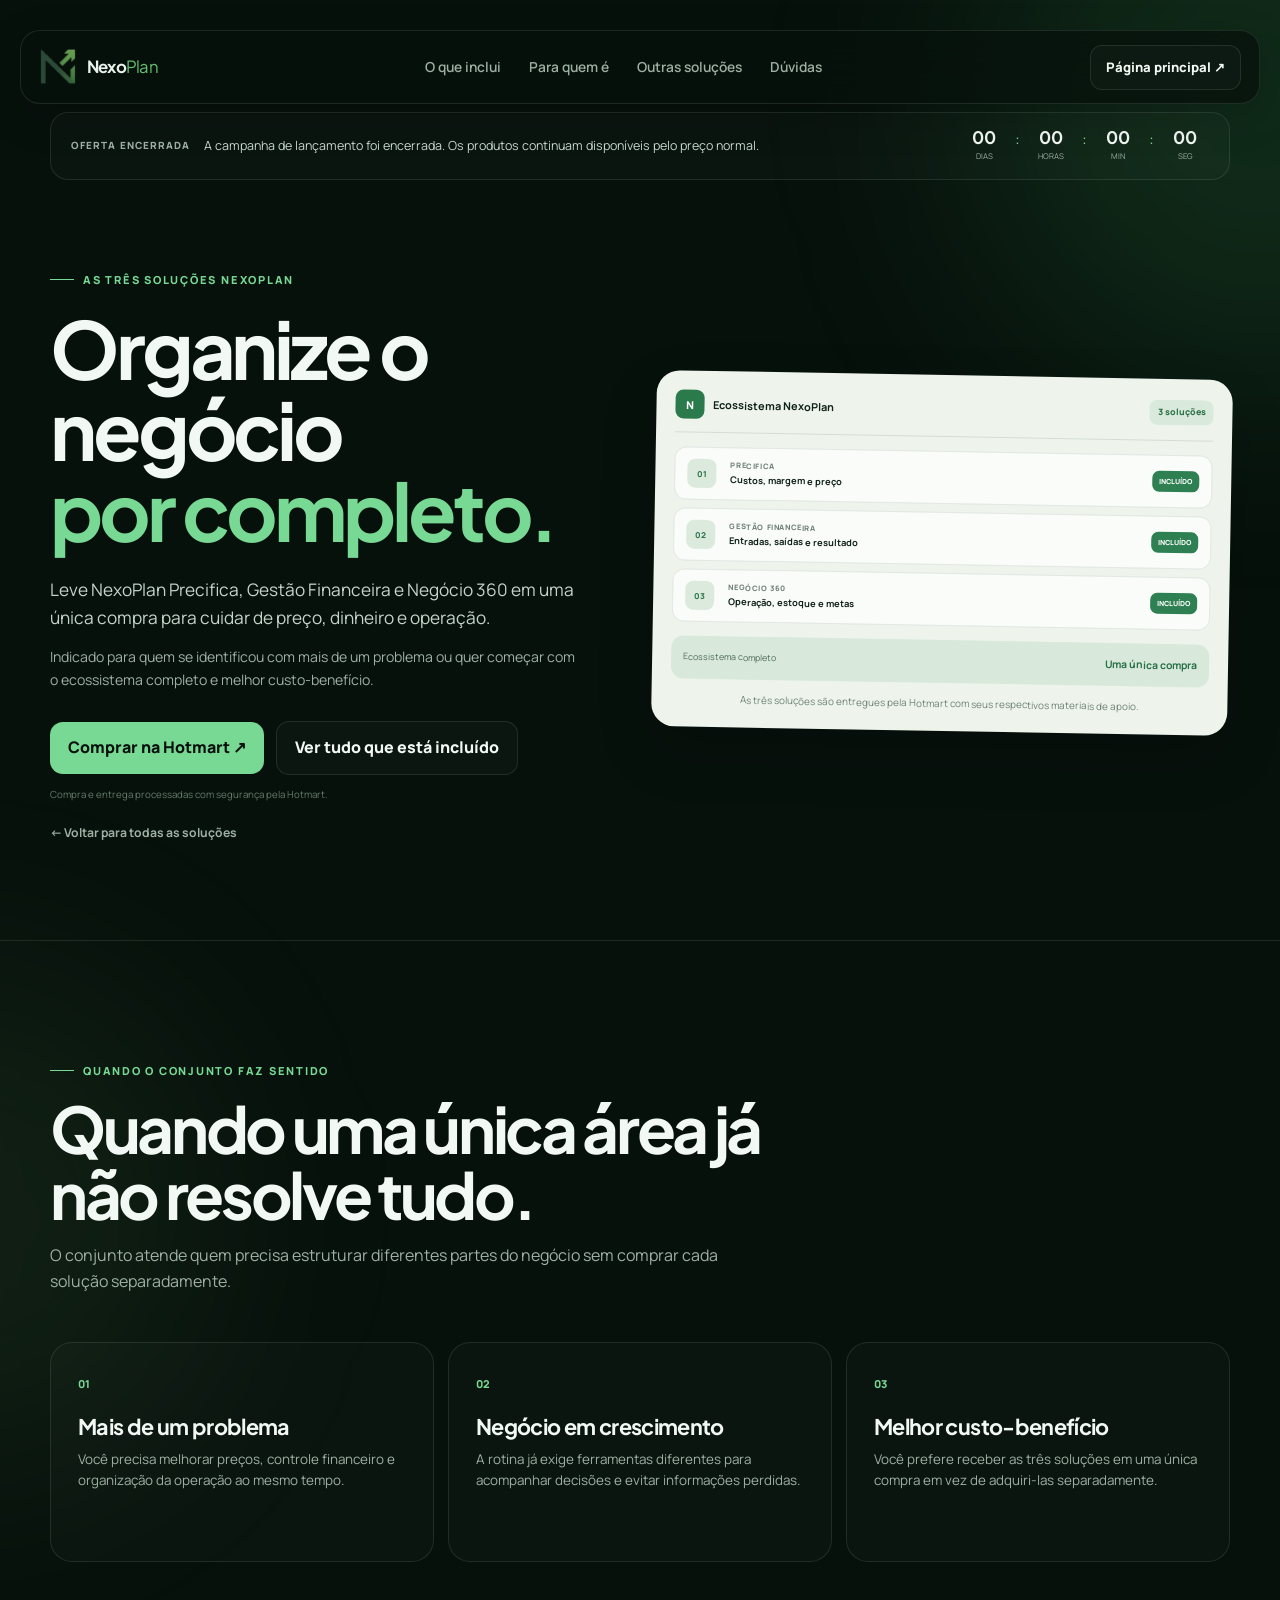
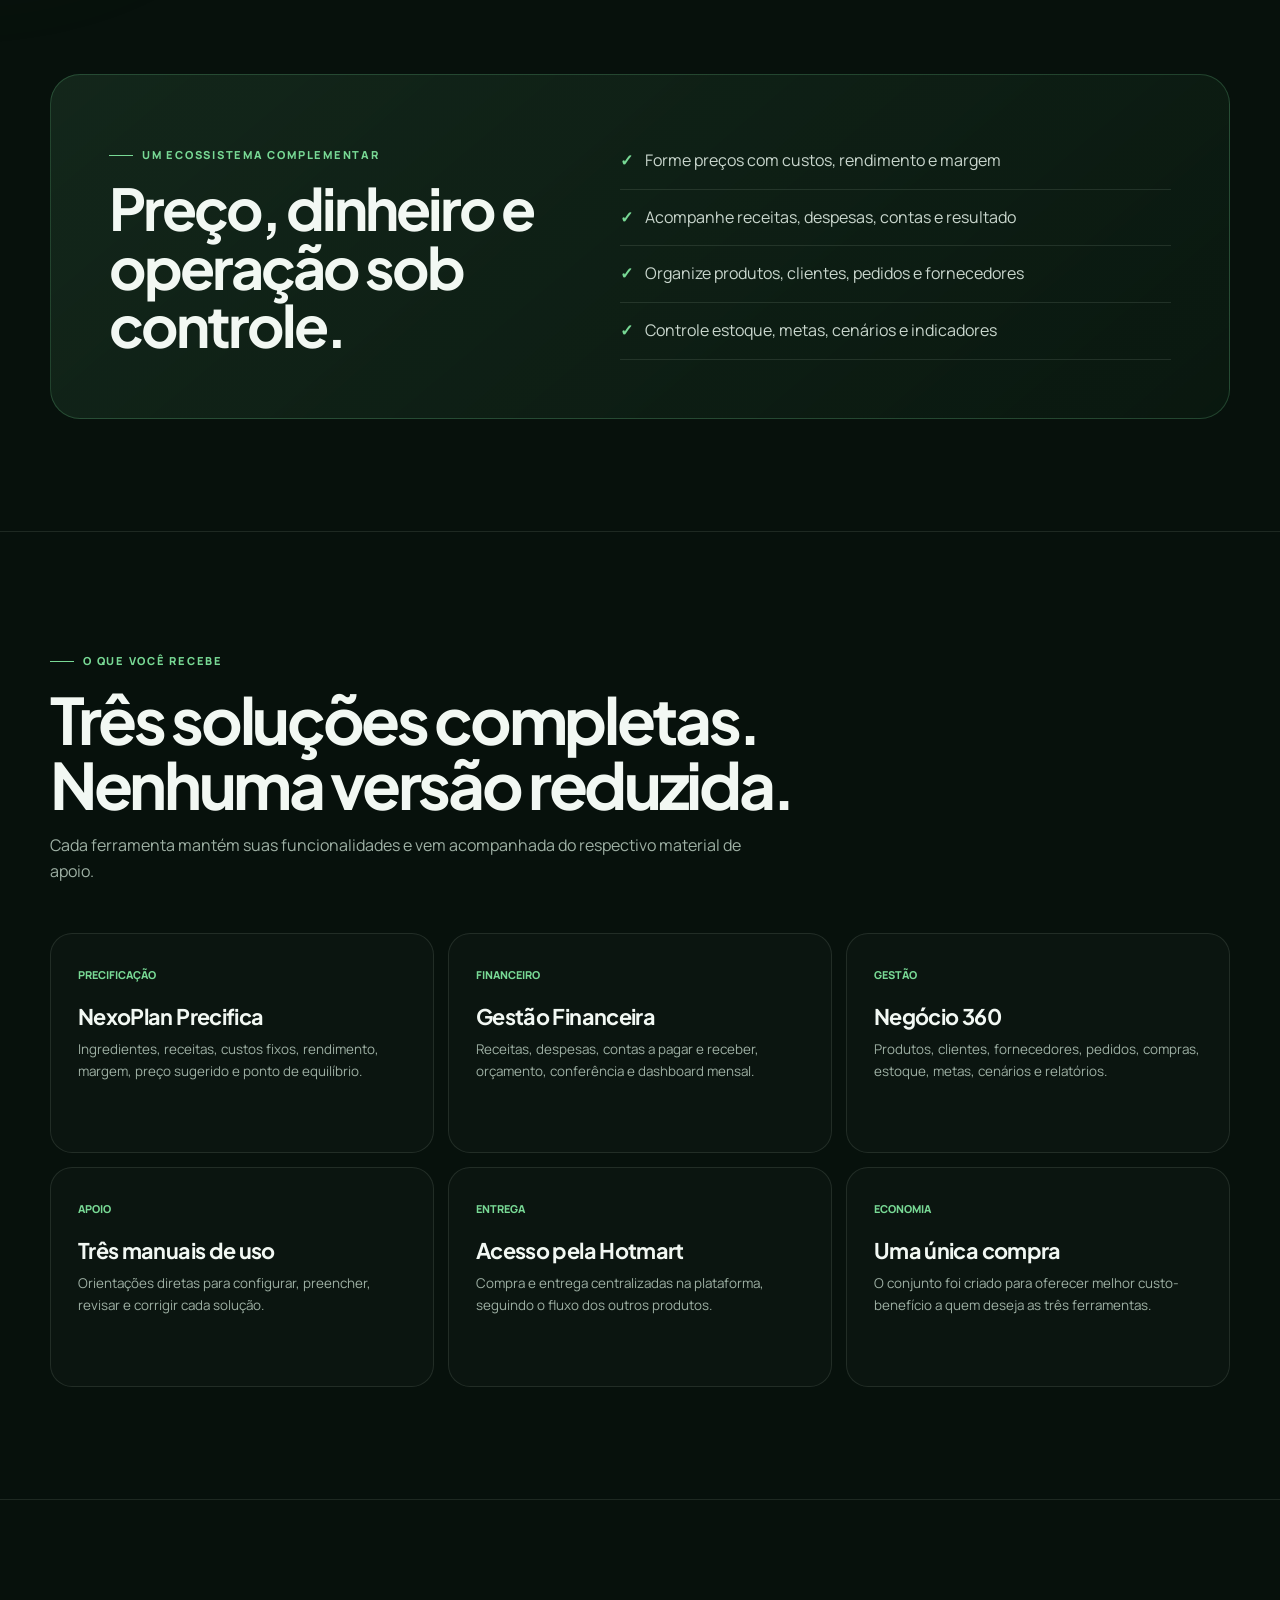
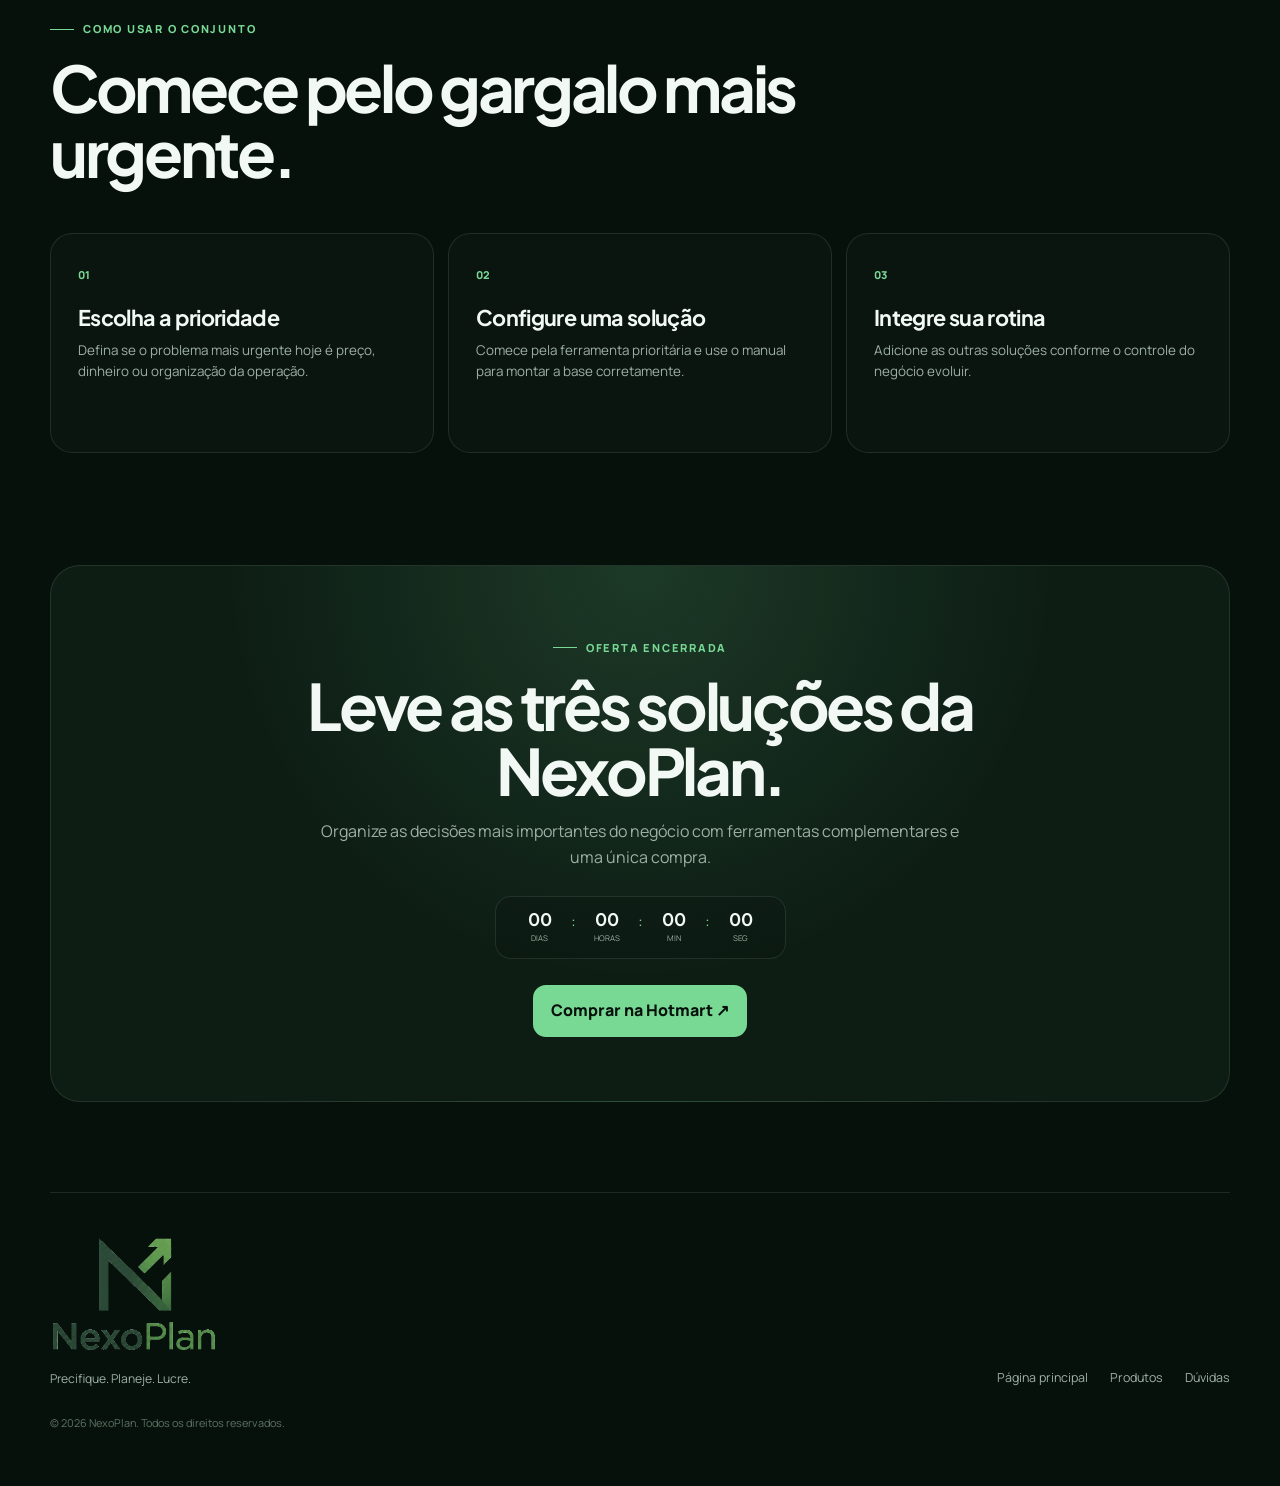
==== conjunto/index.html @ 487234a4 "Create NexoPlan complete bundle page" ====
<!DOCTYPE html>
<html lang="pt-BR">
<head>
  <meta charset="UTF-8"><meta name="viewport" content="width=device-width, initial-scale=1">
  <meta name="description" content="NexoPlan Conjunto Completo: Precifica, Gestão Financeira e Negócio 360 em uma única compra.">
  <meta name="theme-color" content="#07110c">
  <meta property="og:title" content="NexoPlan Conjunto Completo — As três soluções">
  <meta property="og:description" content="Organize preço, finanças e operação com as três soluções da NexoPlan e seus materiais de apoio.">
  <title>NexoPlan Conjunto Completo — As três soluções</title>
  <link rel="icon" type="image/png" href="../assets/nexoplan-icon.png"><link rel="apple-touch-icon" href="../assets/nexoplan-icon.png">
  <link rel="preconnect" href="https://fonts.googleapis.com"><link rel="preconnect" href="https://fonts.gstatic.com" crossorigin>
  <link href="https://fonts.googleapis.com/css2?family=Manrope:wght@400;500;600;700;800&family=Plus+Jakarta+Sans:wght@600;700;800&display=swap" rel="stylesheet">
  <link rel="stylesheet" href="../styles.css"><link rel="stylesheet" href="../product-page.css">
</head>
<body class="product-page" data-product-key="conjunto" data-page-type="product">
  <a class="skip-link" href="#conteudo">Ir para o conteúdo</a><div class="ambient ambient-one" aria-hidden="true"></div><div class="ambient ambient-two" aria-hidden="true"></div>
  <header class="site-header" id="topo">
    <a class="brand brand-horizontal" href="../" aria-label="NexoPlan — página principal"><img src="../assets/nexoplan-icon.png" alt="" width="42" height="42"><span><b>Nexo</b>Plan</span></a>
    <nav class="nav" id="main-nav" aria-label="Navegação principal"><a href="#incluido">O que inclui</a><a href="#como-ajuda">Para quem é</a><a href="../#solucoes">Outras soluções</a><a href="../#duvidas">Dúvidas</a></nav>
    <a class="header-cta" href="../">Página principal <span aria-hidden="true">↗</span></a>
    <button class="menu-button" type="button" aria-label="Abrir menu" aria-controls="main-nav" aria-expanded="false"><span></span><span></span></button>
  </header>
  <aside class="campaign-bar" data-campaign aria-label="Oferta de lançamento">
    <div class="campaign-copy"><span class="campaign-badge" data-offer-label>OFERTA DE LANÇAMENTO</span><p>Condições promocionais disponíveis até 26 de setembro, às 23h59.</p></div>
    <div class="countdown" data-countdown aria-label="Tempo restante da promoção"><span><b data-days>30</b><small>dias</small></span><i>:</i><span><b data-hours>00</b><small>horas</small></span><i>:</i><span><b data-minutes>00</b><small>min</small></span><i>:</i><span><b data-seconds>00</b><small>seg</small></span></div>
  </aside>
  <main id="conteudo">
    <section class="product-hero section-shell">
      <div class="reveal"><span class="eyebrow">AS TRÊS SOLUÇÕES NEXOPLAN</span><h1>Organize o negócio<br><span>por completo.</span></h1><p class="lead">Leve NexoPlan Precifica, Gestão Financeira e Negócio 360 em uma única compra para cuidar de preço, dinheiro e operação.</p><p class="support">Indicado para quem se identificou com mais de um problema ou quer começar com o ecossistema completo e melhor custo-benefício.</p>
        <div class="product-actions"><a class="button button-primary" data-promotional-link data-product-key="conjunto" href="https://pay.hotmart.com/E107372949H?off=5rpvl9n9">Comprar com a oferta ↗</a><a class="button button-ghost" href="#incluido">Ver tudo que está incluído</a></div>
        <small class="purchase-note">Compra e entrega processadas com segurança pela Hotmart.</small><a class="back-link" href="../">← Voltar para todas as soluções</a>
      </div>
      <div class="sheet-preview product-preview-large preview-bundle" aria-label="Prévia do NexoPlan Conjunto Completo">
        <div class="sheet-toolbar"><span class="sheet-logo">N</span><b>Ecossistema NexoPlan</b><span class="sheet-tab">3 soluções</span></div>
        <div class="bundle-stack">
          <div><span>01</span><p><small>PRECIFICA</small><strong>Custos, margem e preço</strong></p><i>INCLUÍDO</i></div>
          <div><span>02</span><p><small>GESTÃO FINANCEIRA</small><strong>Entradas, saídas e resultado</strong></p><i>INCLUÍDO</i></div>
          <div><span>03</span><p><small>NEGÓCIO 360</small><strong>Operação, estoque e metas</strong></p><i>INCLUÍDO</i></div>
        </div>
        <div class="sheet-callout"><span>Ecossistema completo</span><strong>Uma única compra</strong></div><p class="preview-note">As três soluções são entregues pela Hotmart com seus respectivos materiais de apoio.</p>
      </div>
    </section>
    <section class="problem-section" id="como-ajuda"><div class="section-shell"><div class="content-heading reveal"><span class="eyebrow">QUANDO O CONJUNTO FAZ SENTIDO</span><h2>Quando uma única área já não resolve tudo.</h2><p>O conjunto atende quem precisa estruturar diferentes partes do negócio sem comprar cada solução separadamente.</p></div><div class="problem-grid">
      <article class="reveal"><span>01</span><h3>Mais de um problema</h3><p>Você precisa melhorar preços, controle financeiro e organização da operação ao mesmo tempo.</p></article>
      <article class="reveal"><span>02</span><h3>Negócio em crescimento</h3><p>A rotina já exige ferramentas diferentes para acompanhar decisões e evitar informações perdidas.</p></article>
      <article class="reveal"><span>03</span><h3>Melhor custo-benefício</h3><p>Você prefere receber as três soluções em uma única compra em vez de adquiri-las separadamente.</p></article>
    </div></div></section>
    <section class="result-card section-shell reveal"><div><span class="eyebrow">UM ECOSSISTEMA COMPLEMENTAR</span><h2>Preço, dinheiro e operação sob controle.</h2></div><ul class="result-list"><li>Forme preços com custos, rendimento e margem</li><li>Acompanhe receitas, despesas, contas e resultado</li><li>Organize produtos, clientes, pedidos e fornecedores</li><li>Controle estoque, metas, cenários e indicadores</li></ul></section>
    <section class="inside-section" id="incluido"><div class="section-shell"><div class="content-heading reveal"><span class="eyebrow">O QUE VOCÊ RECEBE</span><h2>Três soluções completas. Nenhuma versão reduzida.</h2><p>Cada ferramenta mantém suas funcionalidades e vem acompanhada do respectivo material de apoio.</p></div><div class="inside-grid">
      <article class="reveal"><span>PRECIFICAÇÃO</span><h3>NexoPlan Precifica</h3><p>Ingredientes, receitas, custos fixos, rendimento, margem, preço sugerido e ponto de equilíbrio.</p></article>
      <article class="reveal"><span>FINANCEIRO</span><h3>Gestão Financeira</h3><p>Receitas, despesas, contas a pagar e receber, orçamento, conferência e dashboard mensal.</p></article>
      <article class="reveal"><span>GESTÃO</span><h3>Negócio 360</h3><p>Produtos, clientes, fornecedores, pedidos, compras, estoque, metas, cenários e relatórios.</p></article>
      <article class="reveal"><span>APOIO</span><h3>Três manuais de uso</h3><p>Orientações diretas para configurar, preencher, revisar e corrigir cada solução.</p></article>
      <article class="reveal"><span>ENTREGA</span><h3>Acesso pela Hotmart</h3><p>Compra e entrega centralizadas na plataforma, seguindo o fluxo dos outros produtos.</p></article>
      <article class="reveal"><span>ECONOMIA</span><h3>Uma única compra</h3><p>O conjunto foi criado para oferecer melhor custo-benefício a quem deseja as três ferramentas.</p></article>
    </div></div></section>
    <section class="steps-section"><div class="section-shell"><div class="content-heading reveal"><span class="eyebrow">COMO USAR O CONJUNTO</span><h2>Comece pelo gargalo mais urgente.</h2></div><div class="steps-grid">
      <article class="reveal"><span>01</span><h3>Escolha a prioridade</h3><p>Defina se o problema mais urgente hoje é preço, dinheiro ou organização da operação.</p></article>
      <article class="reveal"><span>02</span><h3>Configure uma solução</h3><p>Comece pela ferramenta prioritária e use o manual para montar a base corretamente.</p></article>
      <article class="reveal"><span>03</span><h3>Integre sua rotina</h3><p>Adicione as outras soluções conforme o controle do negócio evoluir.</p></article>
    </div></div></section>
    <section class="product-final section-shell reveal"><span class="eyebrow" data-offer-label>OFERTA DE LANÇAMENTO</span><h2>Leve as três soluções da NexoPlan.</h2><p>Organize as decisões mais importantes do negócio com ferramentas complementares e uma única compra.</p><div class="countdown" data-countdown aria-label="Tempo restante da promoção"><span><b data-days>30</b><small>dias</small></span><i>:</i><span><b data-hours>00</b><small>horas</small></span><i>:</i><span><b data-minutes>00</b><small>min</small></span><i>:</i><span><b data-seconds>00</b><small>seg</small></span></div><a class="button button-primary" data-promotional-link data-product-key="conjunto" href="https://pay.hotmart.com/E107372949H?off=5rpvl9n9">Comprar com a oferta ↗</a></section>
  </main>
  <footer class="site-footer"><div class="footer-brand"><a class="brand brand-stacked" href="../"><img src="../assets/nexoplan-logo.png" alt="NexoPlan" width="180" height="126"></a><p>Precifique. Planeje. Lucre.</p></div><nav class="footer-links"><a href="../">Página principal</a><a href="../#solucoes">Produtos</a><a href="../#duvidas">Dúvidas</a></nav><p class="copyright">© <span id="current-year"></span> NexoPlan. Todos os direitos reservados.</p></footer>
  <script src="../analytics-config.js"></script>
  <script src="../analytics.js"></script>
  <script src="../script.js"></script>
</body>
</html>
---- styles.css ----
:root {
  --bg: #07110c;
  --bg-soft: #0a1710;
  --panel: #0d1d14;
  --panel-2: #11271a;
  --line: rgba(230, 249, 235, .10);
  --line-strong: rgba(120, 217, 149, .30);
  --text: #f2f8f3;
  --muted: #9eb0a4;
  --green: #78d995;
  --green-bright: #9aeab0;
  --green-deep: #2f7950;
  --cream: #eef4ec;
  --ink: #112219;
  --shadow: 0 30px 90px rgba(0, 0, 0, .36);
  --radius: 28px;
}

* { box-sizing: border-box; }
html { scroll-behavior: smooth; scroll-padding-top: 110px; }
body {
  margin: 0;
  overflow-x: hidden;
  background: var(--bg);
  color: var(--text);
  font-family: "Manrope", sans-serif;
  line-height: 1.6;
  -webkit-font-smoothing: antialiased;
}
body.modal-open { overflow: hidden; }
a { color: inherit; text-decoration: none; }
button { font: inherit; }
img { display: block; max-width: 100%; }
.skip-link { position: fixed; top: 8px; left: 8px; z-index: 200; padding: 10px 14px; border-radius: 10px; background: var(--green); color: var(--ink); font-weight: 800; transform: translateY(-150%); }
.skip-link:focus { transform: none; }
.section-shell { width: min(1180px, calc(100% - 40px)); margin-inline: auto; }
.ambient { position: fixed; z-index: -2; border-radius: 50%; pointer-events: none; filter: blur(110px); }
.ambient-one { width: 560px; height: 560px; right: -260px; top: -180px; background: rgba(69, 187, 105, .15); }
.ambient-two { width: 480px; height: 480px; left: -280px; top: 980px; background: rgba(143, 213, 112, .08); }

.site-header {
  position: sticky;
  top: 14px;
  z-index: 50;
  width: min(1240px, calc(100% - 28px));
  min-height: 74px;
  margin: 16px auto 0;
  padding: 0 18px;
  display: flex;
  align-items: center;
  justify-content: space-between;
  gap: 24px;
  border: 1px solid var(--line);
  border-radius: 20px;
  background: rgba(7, 17, 12, .78);
  backdrop-filter: blur(18px);
  box-shadow: 0 12px 40px rgba(0, 0, 0, .18);
}
.brand { display: inline-flex; align-items: center; }
.brand-horizontal { gap: 10px; }
.brand-horizontal img { width: 38px; height: 38px; object-fit: contain; }
.brand-horizontal span { font-family: "Plus Jakarta Sans", sans-serif; font-size: 1.05rem; color: #64bd70; letter-spacing: -.045em; }
.brand-horizontal b { color: #e9f2eb; }
.nav { display: flex; align-items: center; gap: 28px; color: var(--muted); font-size: .86rem; font-weight: 600; }
.nav a, .footer-links a { transition: color .2s ease; }
.nav a:hover, .nav a:focus-visible, .footer-links a:hover { color: var(--text); }
.header-cta { padding: 11px 15px; border: 1px solid var(--line); border-radius: 12px; background: rgba(255, 255, 255, .025); font-size: .82rem; font-weight: 800; }
.header-cta:hover { border-color: var(--line-strong); }
.menu-button { display: none; width: 44px; height: 44px; border: 0; border-radius: 11px; background: rgba(255, 255, 255, .04); color: var(--text); cursor: pointer; }
.menu-button span { display: block; width: 21px; height: 2px; margin: 6px auto; border-radius: 4px; background: currentColor; transition: transform .2s ease; }

.campaign-bar {
  width: min(1180px, calc(100% - 40px));
  margin: 22px auto 0;
  padding: 16px 20px;
  display: flex;
  align-items: center;
  justify-content: space-between;
  gap: 24px;
  border: 1px solid rgba(120, 217, 149, .25);
  border-radius: 18px;
  background: linear-gradient(105deg, rgba(120, 217, 149, .12), rgba(120, 217, 149, .035));
}
.campaign-copy { display: flex; align-items: center; gap: 14px; }
.campaign-copy p { margin: 0; color: #c9d8ce; font-size: .78rem; }
.campaign-badge, .offer-label { color: var(--green); font-size: .62rem; font-weight: 900; letter-spacing: .11em; white-space: nowrap; }
.countdown { display: flex; align-items: center; gap: 7px; }
.countdown > span { min-width: 48px; text-align: center; }
.countdown b, .countdown small { display: block; }
.countdown b { font-family: "Plus Jakarta Sans"; font-size: 1.08rem; line-height: 1; }
.countdown small { margin-top: 4px; color: var(--muted); font-size: .49rem; text-transform: uppercase; }
.countdown > i { color: var(--green); font-style: normal; transform: translateY(-6px); }
.campaign-bar.expired { border-color: var(--line); background: rgba(255,255,255,.02); }
.campaign-bar.expired .campaign-badge, .offer-label.expired { color: var(--muted); }
.site-header.menu-open .menu-button span:first-child { transform: translateY(4px) rotate(45deg); }
.site-header.menu-open .menu-button span:last-child { transform: translateY(-4px) rotate(-45deg); }

.hero { min-height: 720px; padding: 98px 0 90px; display: grid; grid-template-columns: 1.02fr .98fr; align-items: center; gap: 76px; }
.eyebrow { display: inline-flex; align-items: center; gap: 9px; color: var(--green); font-size: .69rem; font-weight: 800; letter-spacing: .16em; }
.eyebrow::before { content: ""; width: 24px; height: 1px; background: currentColor; }
.hero h1, .section-heading h2, .product-copy h3, .manifesto h2, .final-cta h2, .product-modal h2 {
  margin: 0;
  font-family: "Plus Jakarta Sans", sans-serif;
  letter-spacing: -.052em;
  line-height: 1.02;
}
.hero h1 { margin-top: 22px; font-size: clamp(3.55rem, 6.7vw, 6.25rem); }
.hero h1 span { color: var(--green); }
.hero-text { max-width: 650px; margin: 27px 0 0; color: var(--muted); font-size: 1.05rem; }
.hero-actions { display: flex; flex-wrap: wrap; gap: 12px; margin: 34px 0 26px; }
.button { min-height: 50px; padding: 13px 18px; display: inline-flex; align-items: center; justify-content: center; gap: 9px; border: 0; border-radius: 13px; font-weight: 800; cursor: pointer; transition: transform .2s ease, background .2s ease, border-color .2s ease; }
.button:hover { transform: translateY(-2px); }
.button-primary { background: var(--green); color: #07110c; }
.button-primary:hover { background: var(--green-bright); }
.button-ghost { border: 1px solid var(--line); background: rgba(255, 255, 255, .025); }
.button-ghost:hover { border-color: var(--line-strong); }
.trust-row { margin: 0; padding: 0; display: flex; flex-wrap: wrap; gap: 18px; list-style: none; color: #c1cec5; font-size: .76rem; }
.trust-row li { display: flex; align-items: center; gap: 8px; }
.trust-row i { width: 6px; height: 6px; border-radius: 50%; background: var(--green); box-shadow: 0 0 0 4px rgba(109, 211, 139, .1); }

.hero-dashboard { position: relative; padding: 24px; border: 1px solid rgba(31, 87, 52, .14); border-radius: 31px; background: linear-gradient(155deg, #f2f6ef, #dbe8dd); color: var(--ink); box-shadow: var(--shadow); transform: rotate(1.5deg); }
.hero-dashboard::before { content: ""; position: absolute; inset: 14px -18px -18px 14px; z-index: -1; border: 1px solid var(--line); border-radius: inherit; background: rgba(15, 37, 23, .72); }
.dashboard-top, .dashboard-brand, .dashboard-foot, .chart-head { display: flex; align-items: center; }
.dashboard-top { justify-content: space-between; gap: 18px; padding-bottom: 18px; border-bottom: 1px solid rgba(25, 63, 38, .12); }
.dashboard-brand { gap: 10px; font-size: .86rem; font-weight: 800; }
.dashboard-brand img { width: 34px; height: 34px; object-fit: contain; }
.status-pill { display: inline-flex; align-items: center; gap: 7px; padding: 7px 10px; border-radius: 999px; background: rgba(45, 133, 76, .1); color: #246942; font-size: .64rem; font-weight: 800; }
.status-pill i { width: 6px; height: 6px; border-radius: 50%; background: #36a966; }
.dashboard-kpis { display: grid; grid-template-columns: repeat(2, 1fr); gap: 12px; margin: 18px 0 12px; }
.dashboard-kpis article { min-width: 0; padding: 17px; border: 1px solid rgba(25, 63, 38, .1); border-radius: 18px; background: rgba(255, 255, 255, .55); }
.dashboard-kpis span, .dashboard-kpis small { display: block; color: #65766a; font-size: .61rem; }
.dashboard-kpis strong { display: block; margin: 6px 0 2px; font-size: clamp(1.18rem, 2vw, 1.55rem); }
.dashboard-kpis .positive { color: #25804c; font-weight: 800; }
.dashboard-chart { padding: 17px 17px 12px; border: 1px solid rgba(25, 63, 38, .1); border-radius: 18px; background: rgba(255, 255, 255, .6); }
.chart-head { justify-content: space-between; font-size: .68rem; font-weight: 700; }
.chart-head b { color: #708177; font-size: .56rem; }
.chart-grid, .finance-bars { height: 140px; display: flex; align-items: end; gap: 11px; padding: 18px 8px 0; background: repeating-linear-gradient(to top, transparent 0 34px, rgba(34, 80, 49, .07) 35px 36px); }
.chart-grid i, .finance-bars i { flex: 1; height: var(--h); border-radius: 7px 7px 2px 2px; background: linear-gradient(#61c582, #286f47); box-shadow: 0 8px 16px rgba(39, 107, 68, .13); }
.dashboard-foot { gap: 16px; margin-top: 16px; color: #65766a; font-size: .6rem; }
.dashboard-foot span { display: flex; align-items: center; gap: 6px; }
.dashboard-foot strong { margin-left: auto; color: #286f47; }
.legend { width: 7px; height: 7px; border-radius: 2px; }
.legend.receita { background: #54bb78; } .legend.custo { background: #b4c9ba; }

.proof-strip { min-height: 78px; padding: 17px 24px; display: flex; align-items: center; justify-content: center; gap: 27px; border-block: 1px solid var(--line); color: #c7d4cb; font-size: .8rem; white-space: nowrap; }
.proof-strip i { width: 4px; height: 4px; border-radius: 50%; background: #456250; }

.solution-finder {
  position: relative;
  padding: 124px 0;
  overflow: hidden;
  border-bottom: 1px solid var(--line);
  background:
    radial-gradient(circle at 78% 24%, rgba(120, 217, 149, .11), transparent 30%),
    linear-gradient(180deg, #07110c 0%, #09170f 100%);
}
.solution-finder::before {
  content: "N";
  position: absolute;
  right: max(-55px, calc((100vw - 1320px) / 2));
  top: 10px;
  color: rgba(120, 217, 149, .025);
  font-family: "Plus Jakarta Sans";
  font-size: min(37vw, 480px);
  font-weight: 800;
  line-height: 1;
  pointer-events: none;
}
.finder-heading { position: relative; max-width: 820px; margin-bottom: 48px; }
.finder-heading h2 {
  margin: 18px 0 0;
  font-family: "Plus Jakarta Sans";
  font-size: clamp(2.7rem, 5.4vw, 4.9rem);
  letter-spacing: -.052em;
  line-height: 1.02;
}
.finder-heading p { max-width: 650px; margin: 19px 0 0; color: var(--muted); }
.finder-layout { position: relative; display: grid; grid-template-columns: 1.04fr .96fr; gap: 20px; align-items: stretch; }
.finder-options { display: grid; gap: 10px; }
.finder-option {
  width: 100%;
  min-height: 126px;
  padding: 21px 22px;
  display: grid;
  grid-template-columns: 46px 1fr auto;
  gap: 17px;
  align-items: center;
  border: 1px solid var(--line);
  border-radius: 20px;
  background: rgba(255,255,255,.018);
  color: var(--text);
  text-align: left;
  cursor: pointer;
  transition: transform .22s ease, border-color .22s ease, background .22s ease, box-shadow .22s ease;
}
.finder-option:hover { transform: translateX(5px); border-color: var(--line-strong); background: rgba(120,217,149,.045); }
.finder-option.active { border-color: rgba(120,217,149,.5); background: linear-gradient(100deg, rgba(120,217,149,.11), rgba(120,217,149,.035)); box-shadow: 0 18px 55px rgba(0,0,0,.16); }
.finder-number {
  width: 42px;
  height: 42px;
  display: grid;
  place-items: center;
  border: 1px solid var(--line);
  border-radius: 12px;
  color: var(--green);
  font-family: "Plus Jakarta Sans";
  font-size: .72rem;
  font-weight: 800;
}
.finder-option.active .finder-number { background: var(--green); color: var(--ink); }
.finder-option-copy { min-width: 0; }
.finder-option-copy small, .finder-option-copy strong, .finder-option-copy em { display: block; }
.finder-option-copy small { color: var(--green); font-size: .57rem; font-weight: 900; letter-spacing: .13em; }
.finder-option-copy strong { margin-top: 5px; font-family: "Plus Jakarta Sans"; font-size: 1.18rem; letter-spacing: -.025em; }
.finder-option-copy em { margin-top: 4px; color: var(--muted); font-size: .75rem; font-style: normal; }
.finder-arrow { color: var(--green); font-size: 1.3rem; transition: transform .2s ease; }
.finder-option:hover .finder-arrow, .finder-option.active .finder-arrow { transform: translateX(4px); }

.finder-result {
  min-height: 398px;
  padding: 37px;
  display: flex;
  flex-direction: column;
  border: 1px solid rgba(120,217,149,.26);
  border-radius: 26px;
  background: linear-gradient(145deg, rgba(21,52,32,.95), rgba(10,25,16,.96));
  box-shadow: 0 30px 80px rgba(0,0,0,.25);
  transition: border-color .25s ease, transform .25s ease;
}
.finder-result:not(.is-empty) { border-color: rgba(120,217,149,.55); transform: translateY(-3px); }
.finder-result-top { display: flex; align-items: center; justify-content: space-between; gap: 15px; }
.finder-result-top > span {
  width: 48px;
  height: 48px;
  display: grid;
  place-items: center;
  border-radius: 14px;
  background: var(--green);
  color: var(--ink);
  font-family: "Plus Jakarta Sans";
  font-weight: 800;
}
.finder-result-top small { color: var(--green); font-size: .61rem; font-weight: 900; letter-spacing: .13em; }
.finder-result h3 { margin: 30px 0 11px; font-family: "Plus Jakarta Sans"; font-size: clamp(2rem, 3.3vw, 3.15rem); letter-spacing: -.045em; line-height: 1.02; }
.finder-result > p { margin: 0; color: #b9c9bd; font-size: .87rem; }
.finder-result-benefit { margin: 24px 0; padding: 17px; border: 1px solid var(--line); border-radius: 15px; background: rgba(255,255,255,.025); }
.finder-result-benefit small, .finder-result-benefit strong { display: block; }
.finder-result-benefit small { color: #7c9584; font-size: .55rem; font-weight: 900; letter-spacing: .12em; }
.finder-result-benefit strong { margin-top: 7px; color: #e2eee5; font-size: .82rem; }
.finder-result-actions { margin-top: auto; display: flex; flex-wrap: wrap; align-items: center; gap: 14px; }
.finder-buy { color: #d1ddd4; font-size: .75rem; font-weight: 800; text-decoration: underline; text-decoration-color: rgba(120,217,149,.35); text-underline-offset: 5px; }
.finder-result.is-empty .finder-result-actions { opacity: .48; pointer-events: none; }
.finder-note { position: relative; margin: 18px 0 0; color: #708477; font-size: .7rem; }

.journey { padding: 130px 0 112px; }
.section-heading { max-width: 790px; margin-bottom: 52px; }
.section-heading h2 { margin-top: 18px; font-size: clamp(2.55rem, 5.2vw, 4.65rem); }
.section-heading p { max-width: 710px; margin: 20px 0 0; color: var(--muted); }
.journey-grid { display: grid; grid-template-columns: repeat(3, 1fr); border-top: 1px solid var(--line); }
.journey-step { min-height: 210px; padding: 30px 34px 14px 0; border-right: 1px solid var(--line); }
.journey-step + .journey-step { padding-left: 34px; }
.journey-step:last-child { border: 0; }
.journey-step > span { color: var(--green); font-size: .73rem; font-weight: 800; }
.journey-step h3 { margin: 22px 0 9px; font-family: "Plus Jakarta Sans"; font-size: 1.7rem; letter-spacing: -.03em; }
.journey-step p { margin: 0; color: var(--muted); font-size: .9rem; }
.journey-step b { display: inline-block; margin-top: 22px; color: #dce8df; font-size: .72rem; transition: color .2s ease, transform .2s ease; }
.journey-step:hover b { color: var(--green); transform: translateX(4px); }
.journey-step:hover { background: linear-gradient(180deg, rgba(120,217,149,.035), transparent); }

.solutions { padding: 120px 0 128px; border-block: 1px solid var(--line); background: #09150f; }
.product-showcase { position: relative; margin-top: 34px; padding: 32px; display: grid; grid-template-columns: 1.03fr .97fr; gap: 54px; align-items: center; border: 1px solid var(--line); border-radius: 32px; background: linear-gradient(135deg, rgba(18, 42, 27, .86), rgba(10, 25, 16, .9)); box-shadow: 0 26px 75px rgba(0, 0, 0, .18); }
.product-showcase + .product-showcase { margin-top: 28px; }
.product-showcase.reverse .sheet-preview { order: 2; }
.product-showcase.focused { animation: focus-card 1.5s ease; }
@keyframes focus-card { 0%,100% { border-color: var(--line); } 35% { border-color: var(--green); box-shadow: 0 0 0 4px rgba(109,211,139,.12); } }
.recommended { position: absolute; top: 18px; right: 20px; z-index: 4; padding: 7px 11px; border-radius: 999px; background: var(--green); color: #07110c; font-size: .58rem; font-weight: 900; letter-spacing: .08em; }
.sheet-preview { min-width: 0; padding: 19px; border-radius: 23px; background: var(--cream); color: var(--ink); box-shadow: 0 24px 55px rgba(0, 0, 0, .2); }
.sheet-toolbar { min-height: 38px; display: flex; align-items: center; gap: 9px; padding-bottom: 13px; border-bottom: 1px solid rgba(25, 63, 38, .12); font-size: .68rem; }
.sheet-logo { width: 29px; height: 29px; display: grid; place-items: center; border-radius: 8px; background: #2a7a4c; color: #fff; font-weight: 900; }
.sheet-tab { margin-left: auto; padding: 5px 8px; border-radius: 8px; background: #d9e9dc; color: #2b7249; font-size: .55rem; font-weight: 800; }
.sheet-metrics { display: grid; grid-template-columns: repeat(3, 1fr); gap: 9px; margin: 13px 0; }
.sheet-metrics > div { min-width: 0; padding: 12px; border: 1px solid rgba(25, 63, 38, .1); border-radius: 13px; background: rgba(255,255,255,.66); }
.sheet-metrics small, .sheet-metrics strong { display: block; }
.sheet-metrics small { color: #708177; font-size: .48rem; white-space: nowrap; }
.sheet-metrics strong { margin-top: 5px; font-size: clamp(.78rem, 1.35vw, 1.1rem); white-space: nowrap; }
.sheet-metrics .featured { background: #2e8052; color: white; }
.sheet-metrics .featured small { color: #d7eadc; }
.sheet-table { overflow: hidden; border: 1px solid rgba(25, 63, 38, .1); border-radius: 13px; }
.table-row { min-height: 39px; display: grid; grid-template-columns: 1.5fr .8fr .75fr; align-items: center; border-bottom: 1px solid rgba(25, 63, 38, .08); }
.table-row:last-child { border: 0; }
.table-row > * { padding: 8px 10px; font-size: .56rem; }
.table-row > *:last-child { text-align: right; }
.table-head { background: #dce9df; color: #5a7161; font-weight: 800; }
.sheet-callout { min-height: 43px; margin-top: 12px; padding: 9px 12px; display: flex; align-items: center; justify-content: space-between; gap: 10px; border-radius: 12px; background: #d8e9dc; color: #4f6857; font-size: .55rem; }
.sheet-callout strong { color: #276f47; font-size: .65rem; text-align: right; }
.finance-visual { display: grid; grid-template-columns: 1.15fr .85fr; gap: 12px; }
.finance-bars { height: 135px; padding: 14px 10px 0; border: 1px solid rgba(25, 63, 38, .1); border-radius: 13px; }
.finance-summary { display: grid; align-content: center; gap: 8px; }
.finance-summary span { padding: 9px; display: grid; grid-template-columns: auto 1fr auto; gap: 6px; align-items: center; border: 1px solid rgba(25, 63, 38, .1); border-radius: 11px; background: rgba(255,255,255,.63); color: #627368; font-size: .49rem; }
.finance-summary b { color: var(--ink); }
.status { width: 6px; height: 6px; border-radius: 50%; }.status.paid{background:#3eaa69}.status.pending{background:#e0a43b}.status.alert{background:#cf685c}
.business-grid { display: grid; gap: 8px; }
.business-grid > div { padding: 10px 12px; display: grid; grid-template-columns: 1fr auto; gap: 5px 12px; border: 1px solid rgba(25, 63, 38, .1); border-radius: 11px; background: rgba(255,255,255,.62); }
.business-grid span { color: #68796e; font-size: .51rem; }
.business-grid strong { font-size: .56rem; }
.progress { grid-column: 1 / -1; height: 5px; overflow: hidden; border-radius: 5px; background: #dce6de; }
.progress b { display: block; width: var(--w); height: 100%; border-radius: inherit; background: #3a9a62; }
.product-heading { display: flex; align-items: center; justify-content: space-between; gap: 20px; }
.offer-label { display: inline-block; margin-top: 14px; }
.offer-link { text-decoration: underline; text-decoration-color: rgba(120,217,149,.32); text-underline-offset: 4px; }
.product-index { color: #5d7867; font-size: .72rem; font-weight: 800; }
.product-category { color: var(--green); font-size: .62rem; font-weight: 800; letter-spacing: .12em; }
.product-copy h3 { margin-top: 13px; font-size: clamp(2.25rem, 4vw, 3.7rem); }
.product-copy > p { color: var(--muted); font-size: .88rem; }
.product-copy .product-promise { margin: 17px 0 13px; color: #e6efe8; font-size: 1rem; font-weight: 700; }
.product-copy .product-fit { margin: 15px 0 0; padding: 13px 15px; border-left: 2px solid var(--green); border-radius: 0 11px 11px 0; background: rgba(120,217,149,.055); color: #b9c8bd; font-size: .77rem; }
.product-fit span { margin-right: 5px; color: var(--green); font-size: .57rem; font-weight: 900; letter-spacing: .1em; }
.feature-list { margin: 22px 0 25px; padding: 0; list-style: none; border-top: 1px solid var(--line); }
.feature-list li { position: relative; padding: 9px 0 9px 18px; border-bottom: 1px solid var(--line); color: #bfcdc3; font-size: .76rem; }
.feature-list li::before { content: ""; position: absolute; left: 0; top: 16px; width: 6px; height: 6px; border-radius: 50%; background: var(--green); }
.product-actions { display: flex; flex-wrap: wrap; align-items: center; gap: 12px; }
.detail-button { padding: 12px 5px; border: 0; background: transparent; color: #c5d3c9; font-size: .74rem; font-weight: 800; cursor: pointer; }
.detail-button:hover { color: var(--green); }
.purchase-note { display: block; margin-top: 12px; color: #647a6b; font-size: .61rem; }

.comparison-section { padding: 118px 0; border-bottom: 1px solid var(--line); }
.comparison-cards { display: grid; grid-template-columns: repeat(3, 1fr); border: 1px solid var(--line); border-radius: 26px; overflow: hidden; }
.comparison-cards article { min-height: 260px; padding: 30px; border-right: 1px solid var(--line); background: rgba(255,255,255,.012); }
.comparison-cards article:last-child { border: 0; }
.comparison-cards span { color: var(--green); font-size: .64rem; font-weight: 800; }
.comparison-cards h3 { margin: 18px 0 10px; font-family: "Plus Jakarta Sans"; font-size: 1.55rem; line-height: 1.12; letter-spacing: -.035em; }
.comparison-cards p { color: var(--muted); font-size: .84rem; }
.comparison-cards a { display: inline-block; margin-top: 16px; color: #d8e4dc; font-size: .75rem; font-weight: 800; }
.comparison-cards a:hover { color: var(--green); }
.manifesto { padding: 130px 0; display: grid; grid-template-columns: 150px 1fr; gap: 52px; align-items: start; }
.manifesto > img { width: 130px; height: 130px; object-fit: contain; filter: drop-shadow(0 18px 38px rgba(0,0,0,.24)); }
.manifesto h2 { margin-top: 17px; font-size: clamp(2.55rem, 5vw, 4.7rem); }
.manifesto p { max-width: 760px; color: var(--muted); }
.faq-section { padding: 15px 0 130px; }
.faq-list { max-width: 880px; }
details { padding: 22px 0; border-top: 1px solid var(--line); }
details:last-child { border-bottom: 1px solid var(--line); }
summary { display: flex; justify-content: space-between; gap: 20px; list-style: none; cursor: pointer; font-weight: 800; }
summary::-webkit-details-marker { display: none; }
summary::after { content: "+"; color: var(--green); font-size: 1.35rem; font-weight: 500; }
details[open] summary::after { content: "−"; }
details p { max-width: 780px; margin: 13px 0 0; color: var(--muted); font-size: .87rem; }
.final-cta { margin-bottom: 100px; padding: 67px 30px; border: 1px solid var(--line); border-radius: 32px; background: radial-gradient(circle at 50% 0, rgba(109,211,139,.14), transparent 50%), #0d1d14; text-align: center; }
.final-cta .eyebrow::before { display: none; }
.final-cta h2 { max-width: 900px; margin: 17px auto; font-size: clamp(2.5rem, 5vw, 4.6rem); }
.final-cta p { margin: 0 auto 27px; color: var(--muted); }
.site-footer { width: min(1180px, calc(100% - 40px)); margin: 0 auto; padding: 42px 0 55px; display: grid; grid-template-columns: 1fr auto; gap: 26px; align-items: end; border-top: 1px solid var(--line); }
.brand-stacked img { width: 168px; height: auto; object-fit: contain; }
.footer-brand p { margin: 8px 0 0; color: var(--muted); font-size: .76rem; }
.footer-links { display: flex; flex-wrap: wrap; gap: 22px; color: var(--muted); font-size: .78rem; }
.copyright { grid-column: 1 / -1; margin: 0; color: #5c7163; font-size: .68rem; }

.modal-backdrop { position: fixed; inset: 0; z-index: 100; padding: 20px; display: none; place-items: center; background: rgba(2, 8, 4, .79); backdrop-filter: blur(11px); }
.modal-backdrop.open { display: grid; }
.product-modal { position: relative; width: min(720px, 100%); max-height: 90vh; overflow: auto; padding: 38px; border: 1px solid var(--line); border-radius: 28px; background: #0d1d14; box-shadow: var(--shadow); }
.modal-close { position: absolute; top: 17px; right: 18px; width: 40px; height: 40px; border: 1px solid var(--line); border-radius: 11px; background: rgba(255,255,255,.035); color: var(--text); font-size: 1.5rem; cursor: pointer; }
.product-modal h2 { margin-top: 16px; font-size: clamp(2.4rem, 6vw, 3.6rem); }
.product-modal > p { color: var(--muted); }
.modal-columns { margin: 24px 0; display: grid; grid-template-columns: repeat(2, 1fr); gap: 13px; }
.modal-columns > div { padding: 17px; border: 1px solid var(--line); border-radius: 16px; }
.modal-columns h3, .included-title { margin: 0 0 7px; color: var(--green); font-size: .72rem; }
.modal-columns p { margin: 0; color: var(--muted); font-size: .8rem; }
.product-modal ul { padding-left: 20px; color: #c2cfc5; font-size: .82rem; }
.modal-buy { margin-top: 13px; }

.reveal { opacity: 0; transform: translateY(18px); transition: opacity .65s ease, transform .65s ease; }
.reveal.visible { opacity: 1; transform: none; }
.delay-1 { transition-delay: .08s; }.delay-2 { transition-delay: .16s; }
.no-js-reveal .reveal { opacity: 1; transform: none; }
:focus-visible { outline: 2px solid var(--green); outline-offset: 4px; }
.mobile-finder-cta { display: none; }

@media (max-width: 980px) {
  .finder-layout { grid-template-columns: 1fr; }
  .finder-result { min-height: 360px; }
  .nav, .header-cta { display: none; }
  .menu-button { display: block; }
  .site-header.menu-open .nav { position: absolute; top: 80px; left: 0; right: 0; padding: 12px; display: flex; flex-direction: column; align-items: stretch; gap: 3px; border: 1px solid var(--line); border-radius: 17px; background: #0b1a11; box-shadow: var(--shadow); }
  .site-header.menu-open .nav a { padding: 12px 13px; border-radius: 9px; }
  .site-header.menu-open .nav a:hover { background: rgba(255,255,255,.035); }
  .hero { grid-template-columns: 1fr; gap: 62px; }
  .hero-copy { max-width: 790px; }
  .hero-dashboard { width: min(650px, 96%); margin-inline: auto; }
  .product-showcase { grid-template-columns: 1fr; gap: 36px; }
  .product-showcase.reverse .sheet-preview { order: initial; }
  .sheet-preview { width: min(680px, 100%); margin-inline: auto; }
}

@media (max-width: 720px) {
  body:not(.product-page) { padding-bottom: 72px; }
  .solution-finder { padding: 86px 0; }
  .solution-finder::before { display: none; }
  .finder-heading { margin-bottom: 34px; }
  .finder-heading h2 { font-size: clamp(2.5rem, 11vw, 3.35rem); }
  .finder-option { min-height: 112px; padding: 17px 15px; grid-template-columns: 38px 1fr auto; gap: 12px; }
  .finder-number { width: 36px; height: 36px; }
  .finder-option-copy strong { font-size: 1rem; }
  .finder-option-copy em { font-size: .68rem; }
  .finder-result { min-height: 0; padding: 27px 21px; }
  .finder-result h3 { margin-top: 24px; font-size: 2.3rem; }
  .finder-result-actions { align-items: stretch; flex-direction: column; }
  .finder-result-actions .button { width: 100%; }
  .finder-buy { padding: 10px 0; text-align: center; }
  .mobile-finder-cta {
    position: fixed;
    left: 9px;
    right: 9px;
    bottom: 9px;
    z-index: 80;
    min-height: 54px;
    padding: 13px 17px;
    display: flex;
    align-items: center;
    justify-content: space-between;
    border: 1px solid rgba(255,255,255,.18);
    border-radius: 15px;
    background: var(--green);
    color: var(--ink);
    font-size: .82rem;
    font-weight: 900;
    box-shadow: 0 16px 45px rgba(0,0,0,.4);
  }
  .campaign-bar { width: calc(100% - 18px); margin-top: 12px; padding: 15px; align-items: stretch; flex-direction: column; gap: 12px; }
  .campaign-copy { align-items: flex-start; flex-direction: column; gap: 5px; }
  .countdown { justify-content: space-between; }
  .countdown > span { min-width: 42px; }
  .section-shell, .site-footer { width: min(100% - 28px, 1180px); }
  .site-header { top: 8px; width: calc(100% - 18px); min-height: 66px; margin-top: 8px; padding: 0 12px 0 14px; }
  .brand-horizontal img { width: 36px; height: 36px; }
  .brand-horizontal span { font-size: 1rem; }
  .site-header.menu-open .nav { top: 70px; }
  .hero { min-height: auto; padding: 76px 0 70px; gap: 48px; }
  .hero h1 { font-size: clamp(3.05rem, 15vw, 5rem); }
  .hero-text { font-size: .97rem; }
  .hero-dashboard { padding: 16px; border-radius: 24px; transform: none; }
  .hero-dashboard::before { display: none; }
  .dashboard-kpis { grid-template-columns: 1fr 1fr; }
  .dashboard-kpis article { padding: 12px; }
  .chart-grid { height: 110px; gap: 7px; }
  .proof-strip { justify-content: flex-start; overflow-x: auto; scrollbar-width: none; }
  .proof-strip::-webkit-scrollbar { display: none; }
  .journey, .solutions, .comparison-section { padding: 88px 0; }
  .section-heading { margin-bottom: 38px; }
  .section-heading h2 { font-size: clamp(2.45rem, 11vw, 3.4rem); }
  .journey-grid { grid-template-columns: 1fr; }
  .journey-step, .journey-step + .journey-step { min-height: 0; padding: 25px 0; border-right: 0; border-bottom: 1px solid var(--line); }
  .product-showcase { margin-top: 22px; padding: 15px; gap: 29px; border-radius: 24px; }
  .product-showcase + .product-showcase { margin-top: 20px; }
  .sheet-preview { padding: 12px; border-radius: 18px; }
  .sheet-toolbar b { overflow: hidden; text-overflow: ellipsis; white-space: nowrap; }
  .sheet-metrics { gap: 5px; }
  .sheet-metrics > div { padding: 8px 6px; }
  .sheet-metrics small { font-size: .42rem; }
  .sheet-metrics strong { font-size: .72rem; }
  .table-row > * { padding: 7px 6px; font-size: .47rem; }
  .finance-visual { grid-template-columns: 1fr; }
  .finance-bars { height: 105px; }
  .finance-summary { grid-template-columns: repeat(3, 1fr); gap: 5px; }
  .finance-summary span { grid-template-columns: auto 1fr; padding: 7px 6px; }
  .finance-summary b { grid-column: 2; }
  .product-copy { padding: 4px 7px 13px; }
  .product-copy h3 { font-size: clamp(2.25rem, 11vw, 3.1rem); }
  .product-actions { align-items: stretch; flex-direction: column; }
  .detail-button { text-align: left; }
  .recommended { top: 9px; right: 9px; }
  .comparison-cards { grid-template-columns: 1fr; }
  .comparison-cards article { min-height: 0; padding: 26px; border-right: 0; border-bottom: 1px solid var(--line); }
  .manifesto { padding: 90px 0; grid-template-columns: 1fr; gap: 28px; }
  .manifesto > img { width: 82px; height: 82px; }
  .manifesto h2 { font-size: 2.65rem; }
  .faq-section { padding-bottom: 90px; }
  .final-cta { margin-bottom: 70px; padding: 45px 20px; }
  .final-cta h2 { font-size: 2.65rem; }
  .site-footer { grid-template-columns: 1fr; }
  .modal-columns { grid-template-columns: 1fr; }
  .product-modal { padding: 31px 21px 24px; }
}

@media (prefers-reduced-motion: reduce) {
  html { scroll-behavior: auto; }
  *, *::before, *::after { animation-duration: .01ms !important; transition-duration: .01ms !important; }
  .reveal { opacity: 1; transform: none; }
}


/* Complete bundle */
.finder-option-bundle { border-color: rgba(120,217,149,.23); background: linear-gradient(100deg, rgba(120,217,149,.055), rgba(255,255,255,.015)); }
.bundle-path {
  margin-top: 18px;
  padding: 23px 26px;
  display: grid;
  grid-template-columns: 1.15fr 1fr auto;
  gap: 28px;
  align-items: center;
  border: 1px solid rgba(120,217,149,.25);
  border-radius: 20px;
  background: linear-gradient(100deg, rgba(120,217,149,.10), rgba(120,217,149,.025));
  transition: transform .22s ease, border-color .22s ease, background .22s ease;
}
.bundle-path:hover { transform: translateY(-3px); border-color: rgba(120,217,149,.5); background: linear-gradient(100deg, rgba(120,217,149,.15), rgba(120,217,149,.04)); }
.bundle-path span small, .bundle-path span strong { display: block; }
.bundle-path span small { color: var(--green); font-size: .58rem; font-weight: 900; letter-spacing: .12em; }
.bundle-path span strong { margin-top: 5px; font-family: "Plus Jakarta Sans"; font-size: 1.15rem; letter-spacing: -.025em; }
.bundle-path p { margin: 0; color: var(--muted); font-size: .78rem; }
.bundle-path > b { color: var(--green); font-size: .72rem; white-space: nowrap; }
.bundle-showcase { border-color: rgba(120,217,149,.24); background: linear-gradient(135deg, rgba(26,58,37,.93), rgba(10,25,16,.94)); }
.bundle-recommended { background: #dff7e5; }
.bundle-stack { margin: 14px 0; display: grid; gap: 8px; }
.bundle-stack > div {
  padding: 11px 12px;
  display: grid;
  grid-template-columns: 33px 1fr auto;
  gap: 10px;
  align-items: center;
  border: 1px solid rgba(25,63,38,.1);
  border-radius: 12px;
  background: rgba(255,255,255,.7);
}
.bundle-stack > div > span { width: 29px; height: 29px; display: grid; place-items: center; border-radius: 8px; background: #dceadd; color: #2e754c; font-size: .51rem; font-weight: 900; }
.bundle-stack p { margin: 0; }
.bundle-stack small, .bundle-stack strong { display: block; }
.bundle-stack small { color: #708177; font-size: .47rem; font-weight: 900; letter-spacing: .08em; }
.bundle-stack strong { margin-top: 2px; font-size: .58rem; }
.bundle-stack i { padding: 5px 7px; border-radius: 7px; background: #2e8052; color: #fff; font-size: .44rem; font-style: normal; font-weight: 900; }
.bundle-comparison { grid-column: 1 / -1; min-height: 0 !important; display: grid; grid-template-columns: .8fr 1fr 1.2fr auto; gap: 24px; align-items: center; border-top: 1px solid var(--line); border-right: 0 !important; background: linear-gradient(100deg, rgba(120,217,149,.09), rgba(255,255,255,.015)) !important; }
.bundle-comparison h3, .bundle-comparison p, .bundle-comparison a { margin: 0; }
.bundle-comparison a { white-space: nowrap; }

/* Analytics consent */
.analytics-consent {
  position: fixed;
  left: 18px;
  right: 18px;
  bottom: 18px;
  z-index: 160;
  width: min(760px, calc(100% - 36px));
  margin-inline: auto;
  padding: 18px;
  display: grid;
  grid-template-columns: 1fr auto;
  gap: 18px;
  align-items: center;
  border: 1px solid rgba(120,217,149,.28);
  border-radius: 18px;
  background: rgba(8,20,13,.96);
  backdrop-filter: blur(18px);
  box-shadow: 0 24px 80px rgba(0,0,0,.48);
}
.analytics-consent[hidden] { display: none; }
.analytics-consent p { margin: 0; color: #bdccc1; font-size: .76rem; }
.analytics-consent strong { color: var(--text); }
.analytics-consent-actions { display: flex; gap: 8px; }
.analytics-consent button { min-height: 42px; padding: 9px 13px; border-radius: 11px; border: 1px solid var(--line); background: rgba(255,255,255,.035); color: var(--text); font-size: .72rem; font-weight: 800; cursor: pointer; }
.analytics-consent button[data-consent="accept"] { border-color: transparent; background: var(--green); color: var(--ink); }

@media (max-width: 900px) {
  .bundle-path { grid-template-columns: 1fr auto; }
  .bundle-path p { grid-column: 1 / -1; grid-row: 2; }
  .bundle-comparison { grid-template-columns: 1fr 1fr; }
  .bundle-comparison p { grid-column: 1 / -1; }
}
@media (max-width: 720px) {
  .bundle-path { padding: 20px; grid-template-columns: 1fr; gap: 11px; }
  .bundle-path p { grid-column: auto; grid-row: auto; }
  .bundle-path > b { margin-top: 6px; }
  .bundle-stack > div { grid-template-columns: 30px 1fr; }
  .bundle-stack i { grid-column: 2; width: max-content; }
  .bundle-comparison { grid-template-columns: 1fr; }
  .bundle-comparison p { grid-column: auto; }
  .analytics-consent { left: 9px; right: 9px; bottom: 9px; width: calc(100% - 18px); grid-template-columns: 1fr; }
  .analytics-consent-actions { display: grid; grid-template-columns: 1fr 1fr; }
}
---- product-page.css ----
.product-page .site-header { position: relative; }
.product-page .site-header .brand-horizontal,
.product-page .site-header .nav a,
.product-page .site-header .header-cta { position: relative; z-index: 1; }
.product-page .campaign-bar { margin-bottom: 0; }

.product-hero {
  min-height: 690px;
  padding: 82px 0 96px;
  display: grid;
  grid-template-columns: .96fr 1.04fr;
  gap: 72px;
  align-items: center;
}
.product-hero h1,
.content-heading h2,
.result-card h2,
.product-final h2 {
  margin: 0;
  font-family: "Plus Jakarta Sans", sans-serif;
  letter-spacing: -.052em;
  line-height: 1.02;
}
.product-hero h1 { margin-top: 20px; font-size: clamp(3.4rem, 6.2vw, 6rem); }
.product-hero h1 span { color: var(--green); }
.product-hero .lead { max-width: 640px; margin: 25px 0 0; color: #c5d3c9; font-size: 1.08rem; }
.product-hero .support { margin: 15px 0 0; color: var(--muted); font-size: .88rem; }
.product-hero .product-actions { margin-top: 30px; }
.back-link { display: inline-flex; margin-top: 20px; color: var(--muted); font-size: .76rem; font-weight: 700; }
.back-link:hover { color: var(--green); }

.product-preview-large { transform: rotate(1deg); }
.product-preview-large .sheet-metrics strong { font-size: clamp(.9rem, 1.5vw, 1.2rem); }
.preview-note { margin: 13px 0 0; color: #6e8274; font-size: .62rem; text-align: center; }

.problem-section,
.inside-section,
.steps-section { padding: 112px 0; border-top: 1px solid var(--line); }
.content-heading { max-width: 790px; margin-bottom: 48px; }
.content-heading h2 { margin-top: 17px; font-size: clamp(2.6rem, 5vw, 4.5rem); }
.content-heading p { max-width: 700px; color: var(--muted); }

.problem-grid,
.inside-grid,
.steps-grid { display: grid; grid-template-columns: repeat(3, 1fr); gap: 14px; }
.problem-grid article,
.inside-grid article,
.steps-grid article {
  min-height: 220px;
  padding: 27px;
  border: 1px solid var(--line);
  border-radius: 22px;
  background: rgba(255,255,255,.018);
}
.problem-grid span,
.inside-grid span,
.steps-grid span { color: var(--green); font-size: .68rem; font-weight: 900; }
.problem-grid h3,
.inside-grid h3,
.steps-grid h3 { margin: 19px 0 9px; font-family: "Plus Jakarta Sans"; font-size: 1.35rem; letter-spacing: -.03em; line-height: 1.15; }
.problem-grid p,
.inside-grid p,
.steps-grid p { margin: 0; color: var(--muted); font-size: .84rem; }

.result-card {
  margin: 0 auto 112px;
  padding: 58px;
  display: grid;
  grid-template-columns: .9fr 1.1fr;
  gap: 60px;
  align-items: center;
  border: 1px solid rgba(120,217,149,.22);
  border-radius: 30px;
  background: linear-gradient(140deg, rgba(120,217,149,.11), rgba(10,25,16,.88));
}
.result-card h2 { margin-top: 15px; font-size: clamp(2.5rem, 4.5vw, 4rem); }
.result-list { margin: 0; padding: 0; list-style: none; }
.result-list li { padding: 15px 0 15px 25px; position: relative; border-bottom: 1px solid var(--line); color: #c9d6cd; }
.result-list li::before { content: "✓"; position: absolute; left: 0; color: var(--green); font-weight: 900; }

.product-final {
  margin-bottom: 90px;
  padding: 64px 30px;
  border: 1px solid var(--line);
  border-radius: 30px;
  background: radial-gradient(circle at 50% 0, rgba(120,217,149,.15), transparent 52%), var(--panel);
  text-align: center;
}
.product-final h2 { max-width: 900px; margin: 16px auto; font-size: clamp(2.7rem, 5vw, 4.5rem); }
.product-final p { max-width: 670px; margin: 0 auto 25px; color: var(--muted); }
.product-final .countdown { width: max-content; margin: 0 auto 26px; padding: 14px 20px; border: 1px solid var(--line); border-radius: 16px; background: rgba(0,0,0,.13); }

@media (max-width: 980px) {
  .product-hero { grid-template-columns: 1fr; gap: 52px; }
  .product-preview-large { width: min(680px, 100%); margin-inline: auto; transform: none; }
  .problem-grid, .inside-grid, .steps-grid { grid-template-columns: 1fr 1fr; }
  .result-card { grid-template-columns: 1fr; gap: 35px; }
}
@media (max-width: 720px) {
  .product-hero { min-height: auto; padding: 64px 0 78px; }
  .product-hero h1 { font-size: clamp(3.1rem, 14vw, 4.8rem); }
  .problem-section, .inside-section, .steps-section { padding: 82px 0; }
  .problem-grid, .inside-grid, .steps-grid { grid-template-columns: 1fr; }
  .problem-grid article, .inside-grid article, .steps-grid article { min-height: 0; }
  .result-card { width: min(100% - 28px, 1180px); margin-bottom: 82px; padding: 34px 23px; }
  .product-final { padding: 47px 20px; }
  .product-final .countdown { width: 100%; padding-inline: 10px; }
}
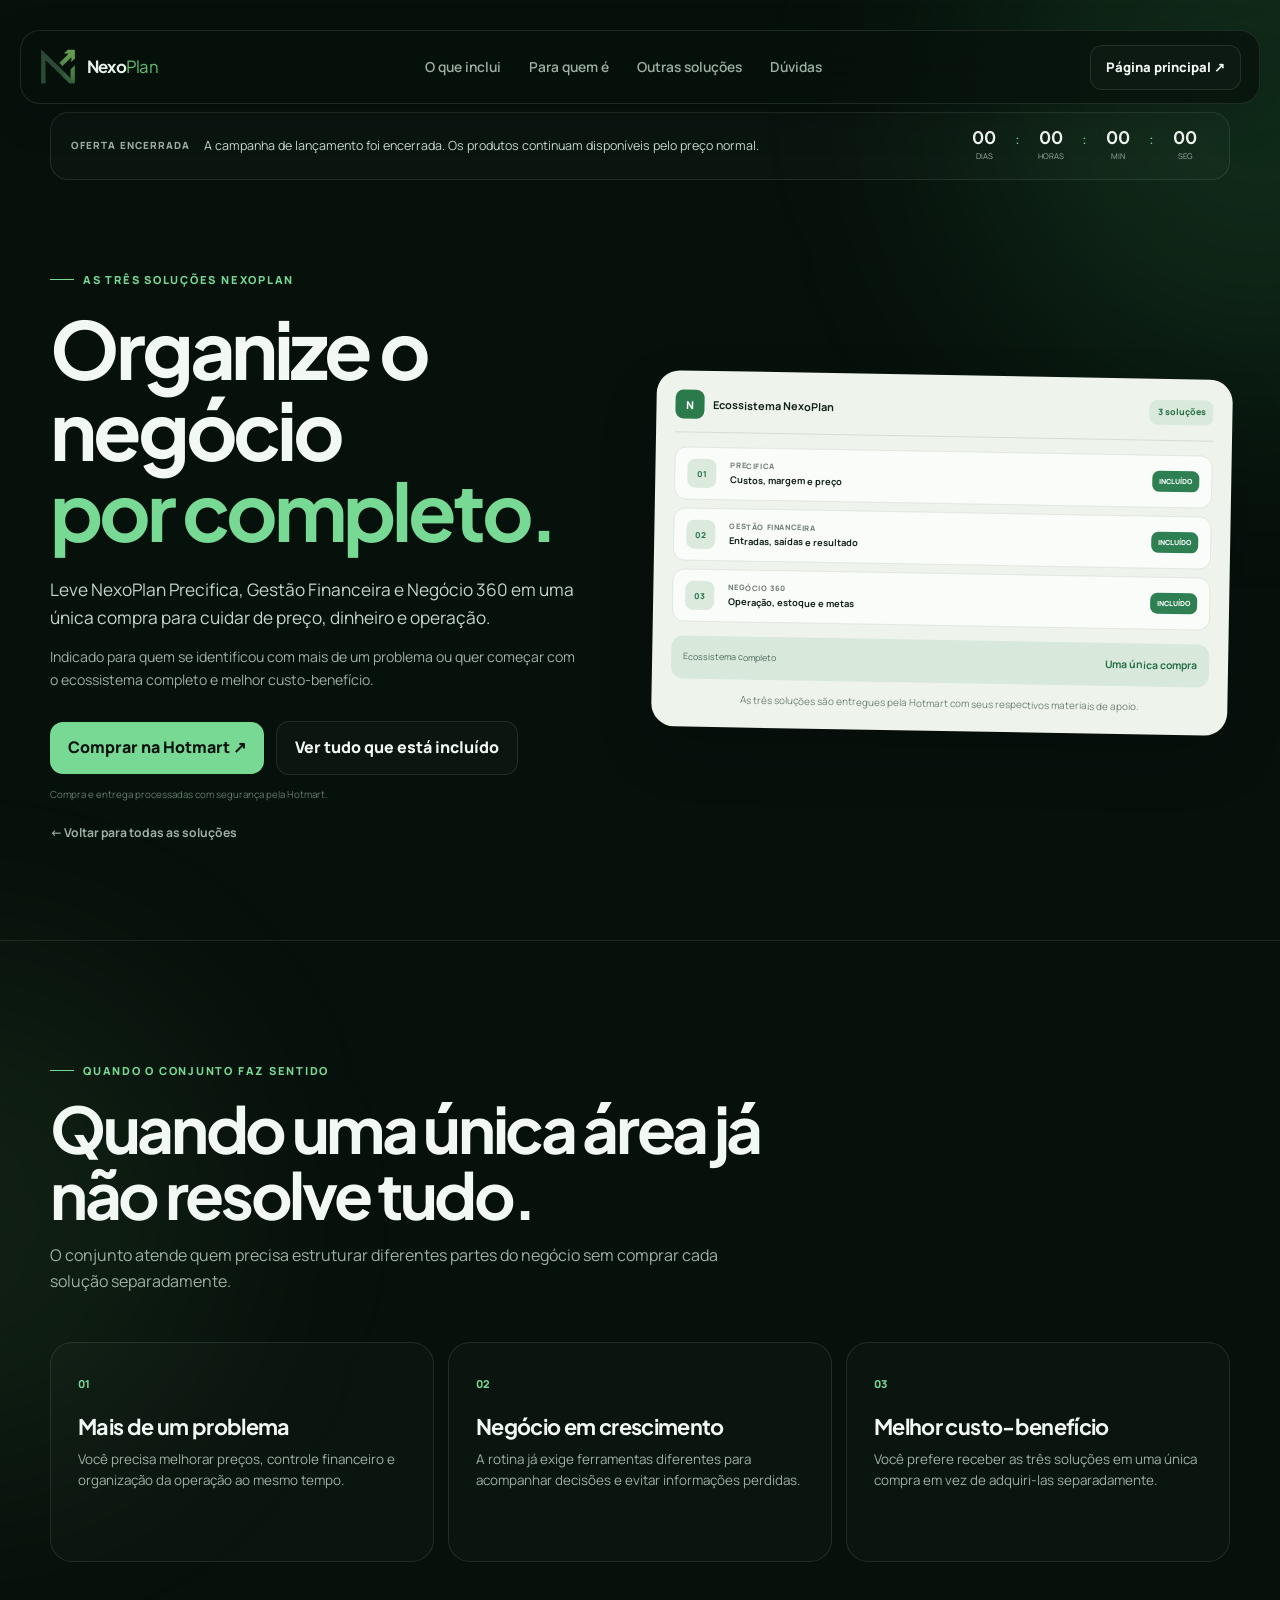
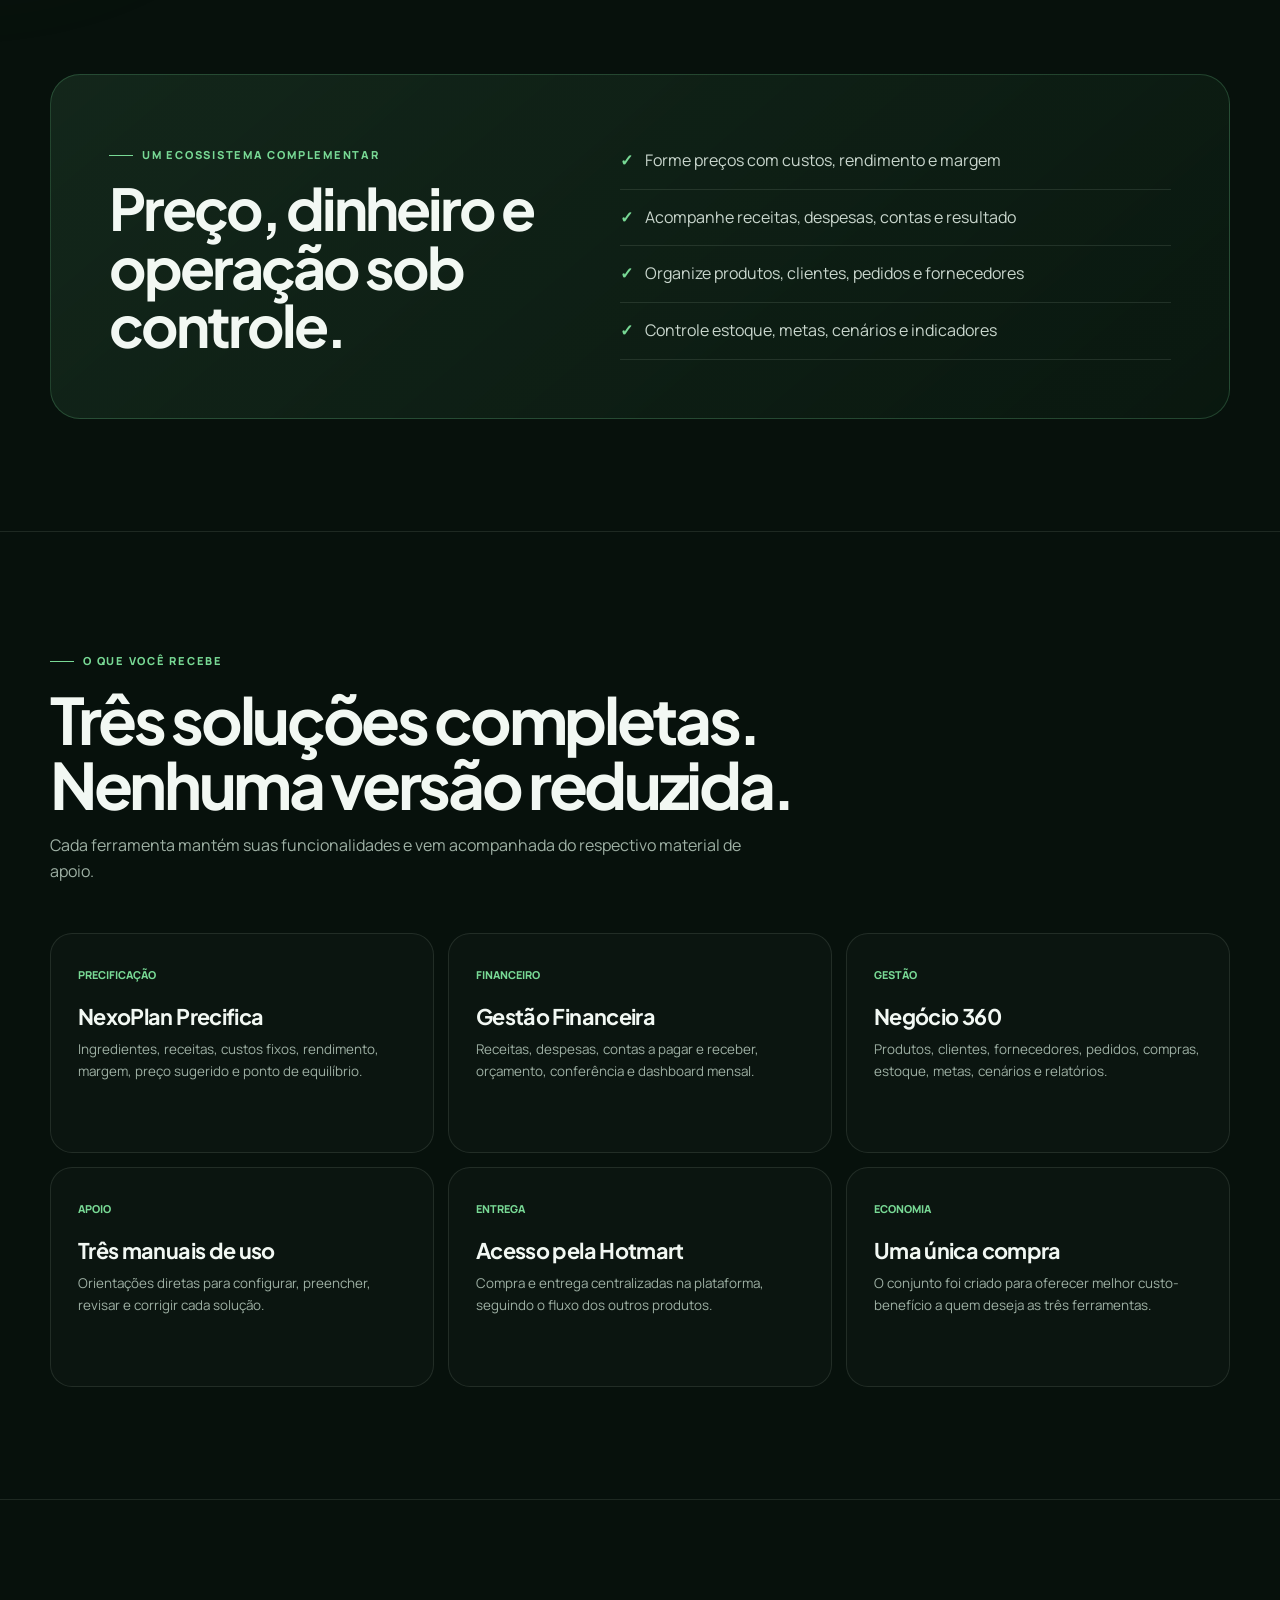
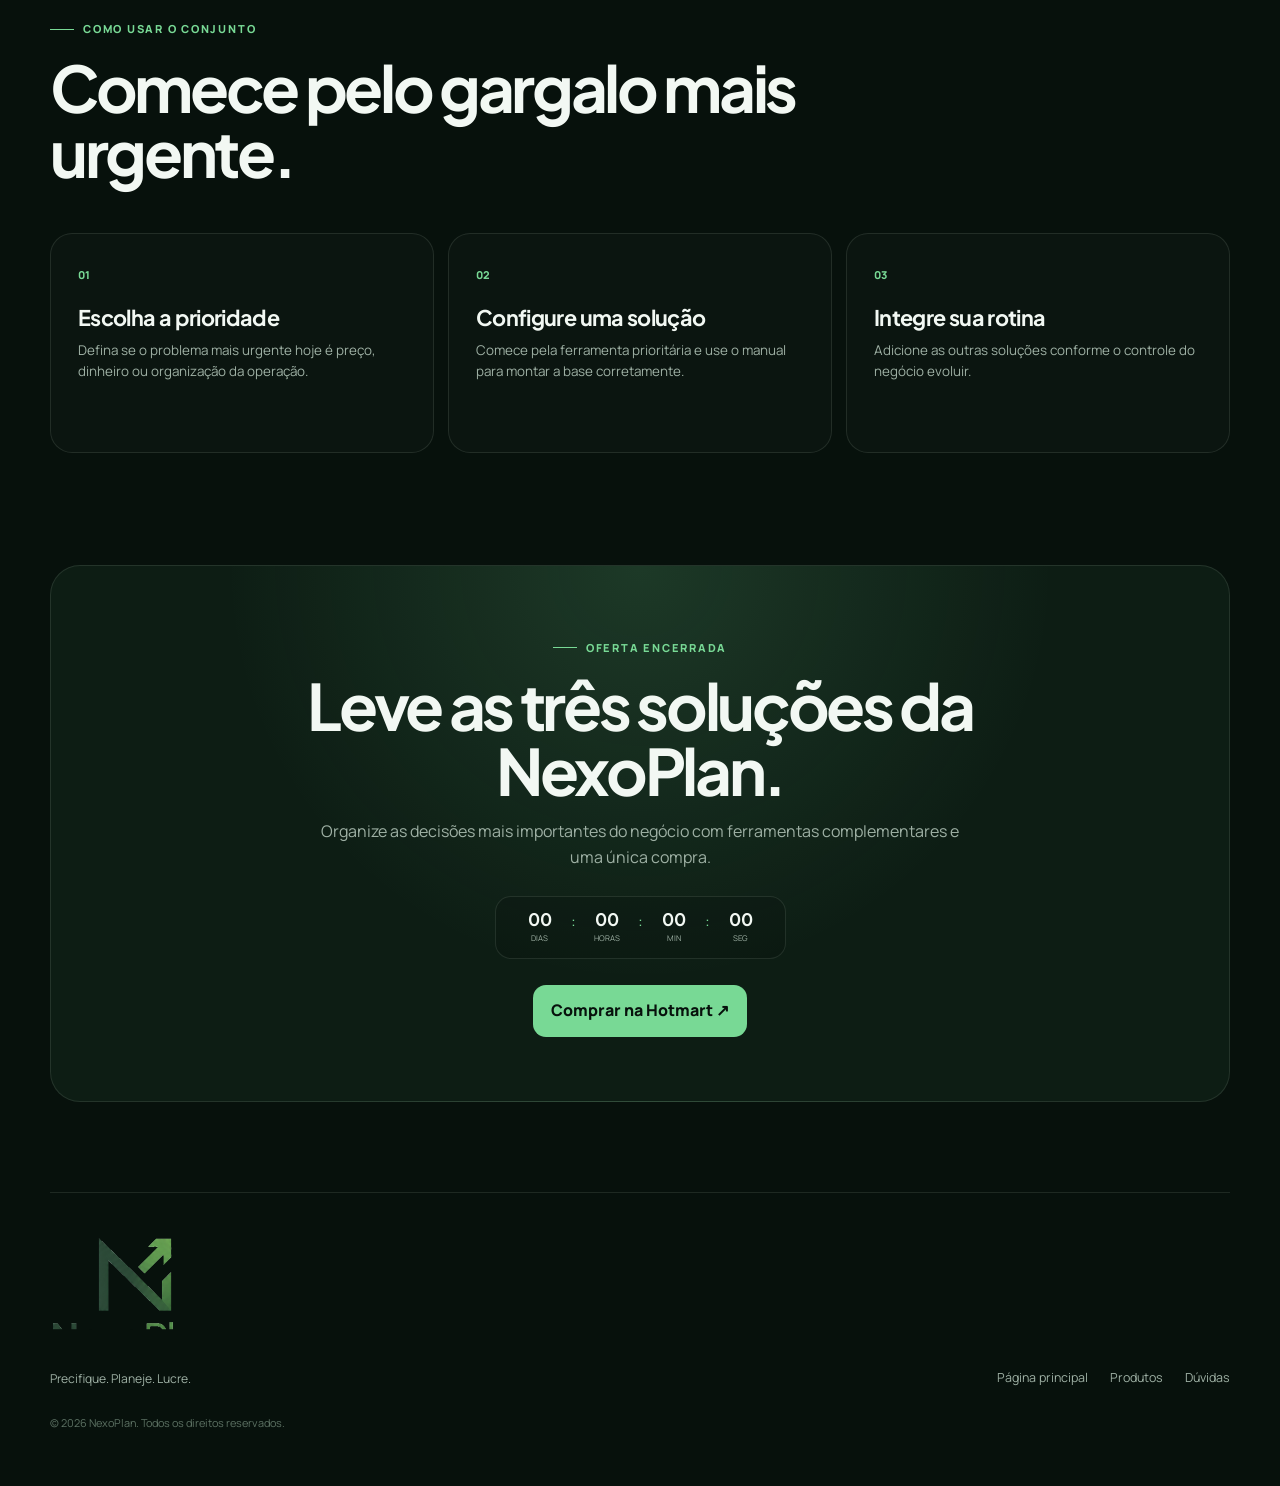
==== commit e322e0fa: "Upgrade NexoPlan logo assets across the site" ====
--- a/conjunto/index.html
+++ b/conjunto/index.html
@@ -7,7 +7,7 @@
   <meta property="og:title" content="NexoPlan Conjunto Completo — As três soluções">
   <meta property="og:description" content="Organize preço, finanças e operação com as três soluções da NexoPlan e seus materiais de apoio.">
   <title>NexoPlan Conjunto Completo — As três soluções</title>
-  <link rel="icon" type="image/png" href="../assets/nexoplan-icon.png"><link rel="apple-touch-icon" href="../assets/nexoplan-icon.png">
+  <link rel="icon" type="image/png" sizes="32x32" href="../assets/favicon-32.png"><link rel="apple-touch-icon" sizes="180x180" href="../assets/apple-touch-icon.png"><link rel="manifest" href="../site.webmanifest">
   <link rel="preconnect" href="https://fonts.googleapis.com"><link rel="preconnect" href="https://fonts.gstatic.com" crossorigin>
   <link href="https://fonts.googleapis.com/css2?family=Manrope:wght@400;500;600;700;800&family=Plus+Jakarta+Sans:wght@600;700;800&display=swap" rel="stylesheet">
   <link rel="stylesheet" href="../styles.css"><link rel="stylesheet" href="../product-page.css">
@@ -15,7 +15,7 @@
 <body class="product-page" data-product-key="conjunto" data-page-type="product">
   <a class="skip-link" href="#conteudo">Ir para o conteúdo</a><div class="ambient ambient-one" aria-hidden="true"></div><div class="ambient ambient-two" aria-hidden="true"></div>
   <header class="site-header" id="topo">
-    <a class="brand brand-horizontal" href="../" aria-label="NexoPlan — página principal"><img src="../assets/nexoplan-icon.png" alt="" width="42" height="42"><span><b>Nexo</b>Plan</span></a>
+    <a class="brand brand-horizontal" href="../" aria-label="NexoPlan — página principal"><img src="../assets/nexoplan-icon-v2.png" alt="" width="42" height="42"><span><b>Nexo</b>Plan</span></a>
     <nav class="nav" id="main-nav" aria-label="Navegação principal"><a href="#incluido">O que inclui</a><a href="#como-ajuda">Para quem é</a><a href="../#solucoes">Outras soluções</a><a href="../#duvidas">Dúvidas</a></nav>
     <a class="header-cta" href="../">Página principal <span aria-hidden="true">↗</span></a>
     <button class="menu-button" type="button" aria-label="Abrir menu" aria-controls="main-nav" aria-expanded="false"><span></span><span></span></button>
@@ -61,7 +61,7 @@
     </div></div></section>
     <section class="product-final section-shell reveal"><span class="eyebrow" data-offer-label>OFERTA DE LANÇAMENTO</span><h2>Leve as três soluções da NexoPlan.</h2><p>Organize as decisões mais importantes do negócio com ferramentas complementares e uma única compra.</p><div class="countdown" data-countdown aria-label="Tempo restante da promoção"><span><b data-days>30</b><small>dias</small></span><i>:</i><span><b data-hours>00</b><small>horas</small></span><i>:</i><span><b data-minutes>00</b><small>min</small></span><i>:</i><span><b data-seconds>00</b><small>seg</small></span></div><a class="button button-primary" data-promotional-link data-product-key="conjunto" href="https://pay.hotmart.com/E107372949H?off=5rpvl9n9">Comprar com a oferta ↗</a></section>
   </main>
-  <footer class="site-footer"><div class="footer-brand"><a class="brand brand-stacked" href="../"><img src="../assets/nexoplan-logo.png" alt="NexoPlan" width="180" height="126"></a><p>Precifique. Planeje. Lucre.</p></div><nav class="footer-links"><a href="../">Página principal</a><a href="../#solucoes">Produtos</a><a href="../#duvidas">Dúvidas</a></nav><p class="copyright">© <span id="current-year"></span> NexoPlan. Todos os direitos reservados.</p></footer>
+  <footer class="site-footer"><div class="footer-brand"><a class="brand brand-stacked" href="../"><img src="../assets/nexoplan-logo-v2.png" alt="NexoPlan" width="180" height="126"></a><p>Precifique. Planeje. Lucre.</p></div><nav class="footer-links"><a href="../">Página principal</a><a href="../#solucoes">Produtos</a><a href="../#duvidas">Dúvidas</a></nav><p class="copyright">© <span id="current-year"></span> NexoPlan. Todos os direitos reservados.</p></footer>
   <script src="../analytics-config.js"></script>
   <script src="../analytics.js"></script>
   <script src="../script.js"></script>
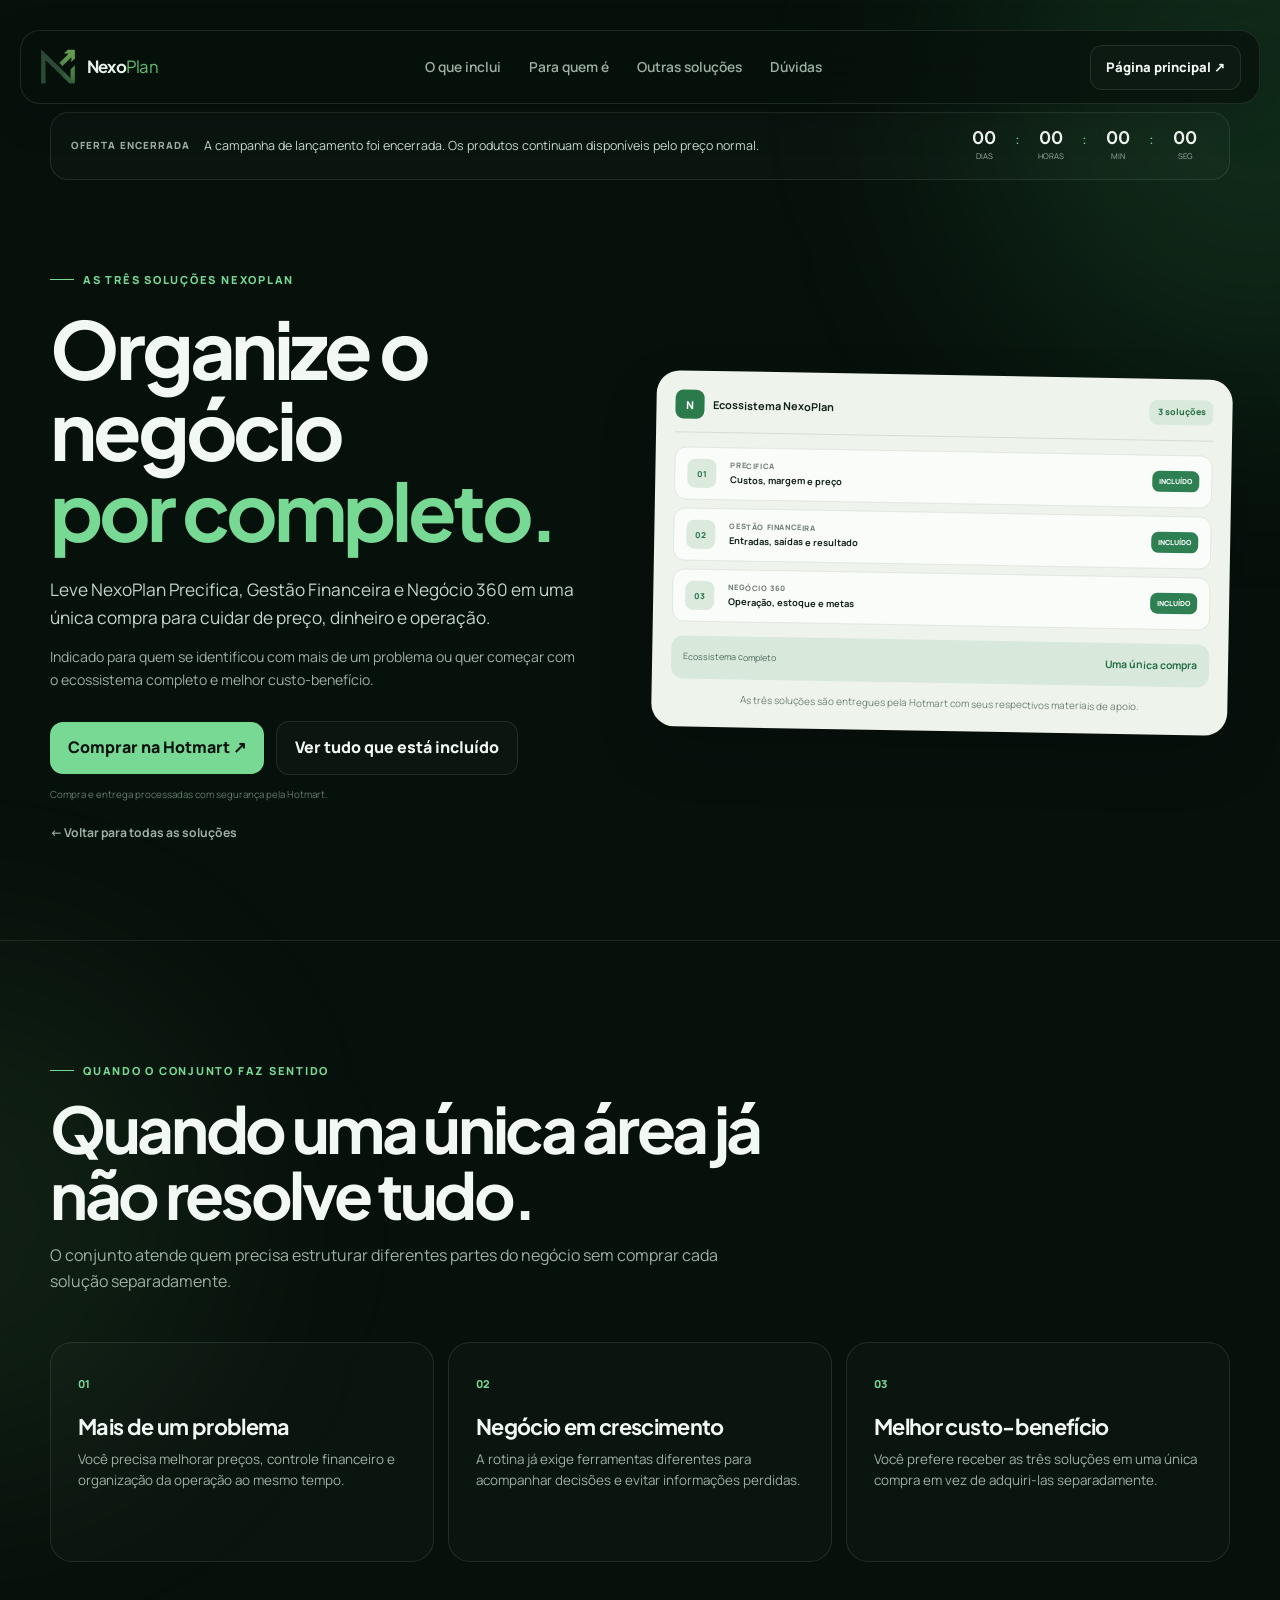
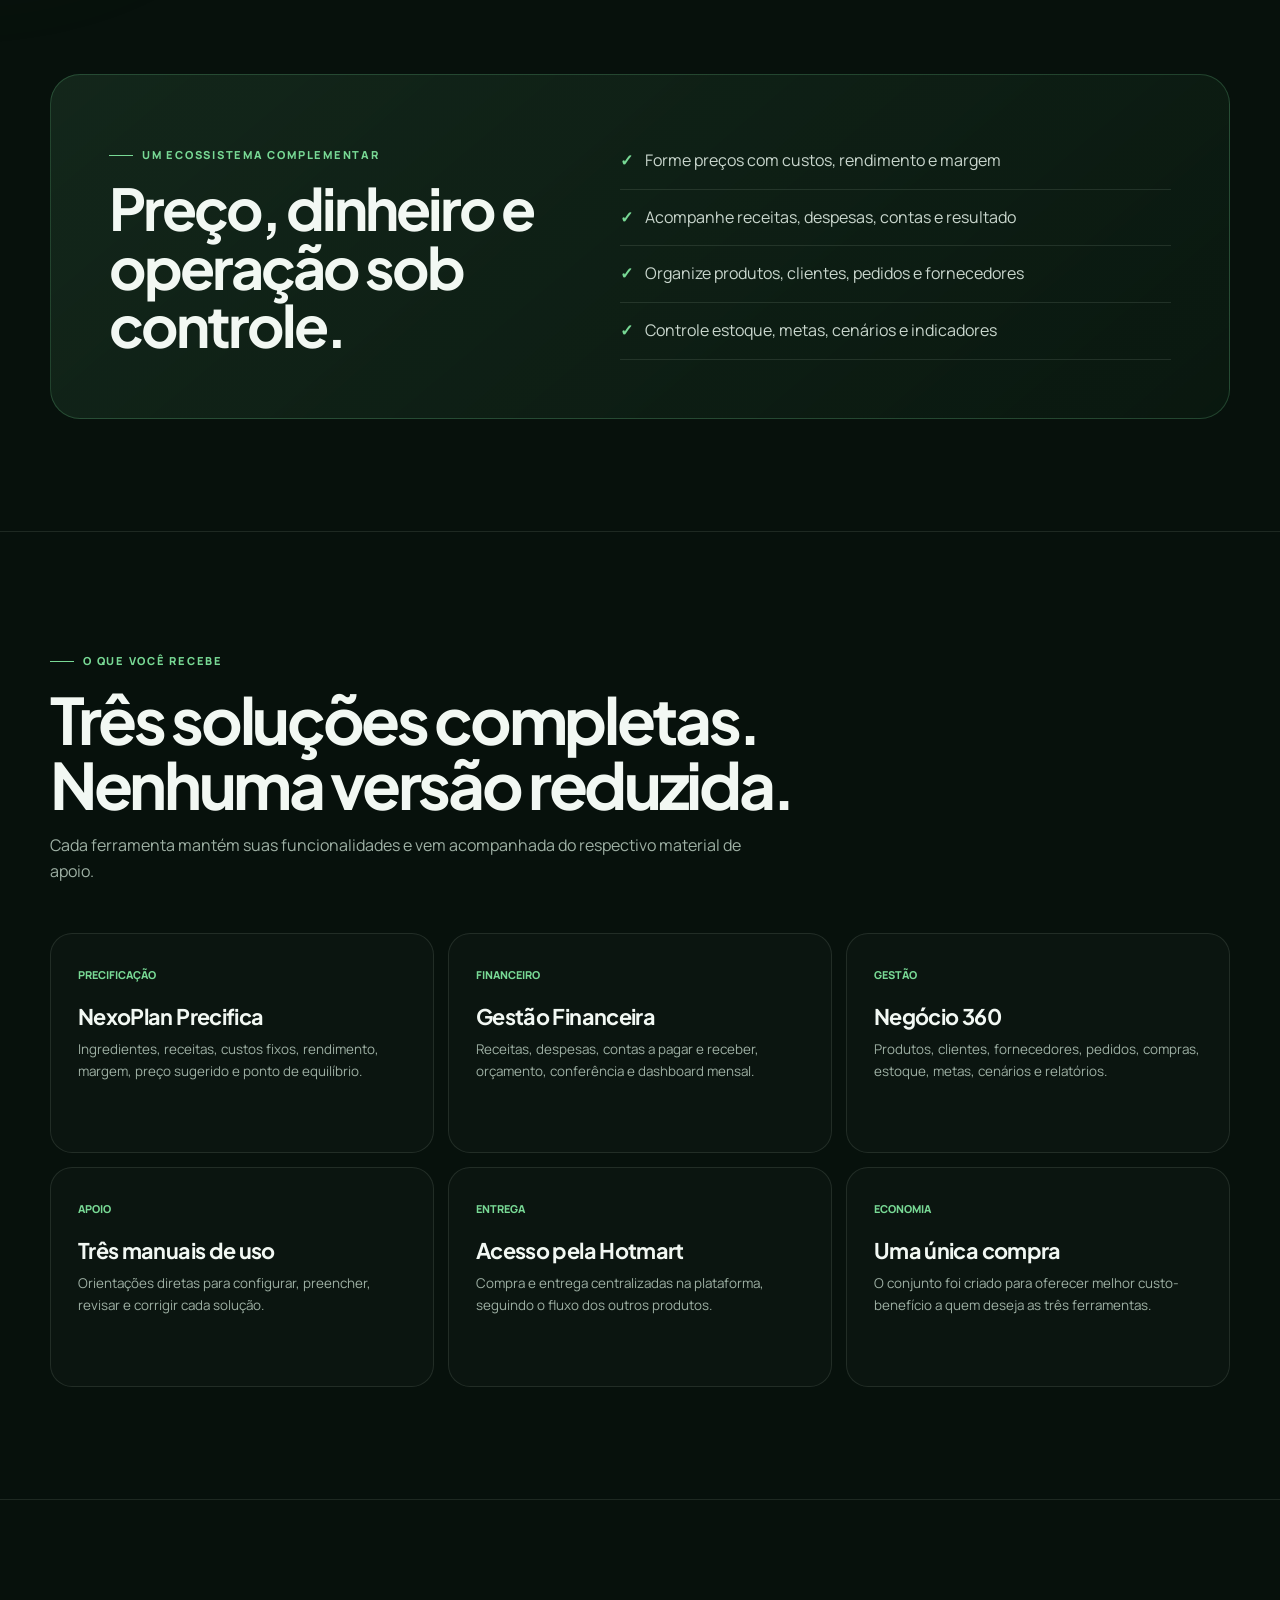
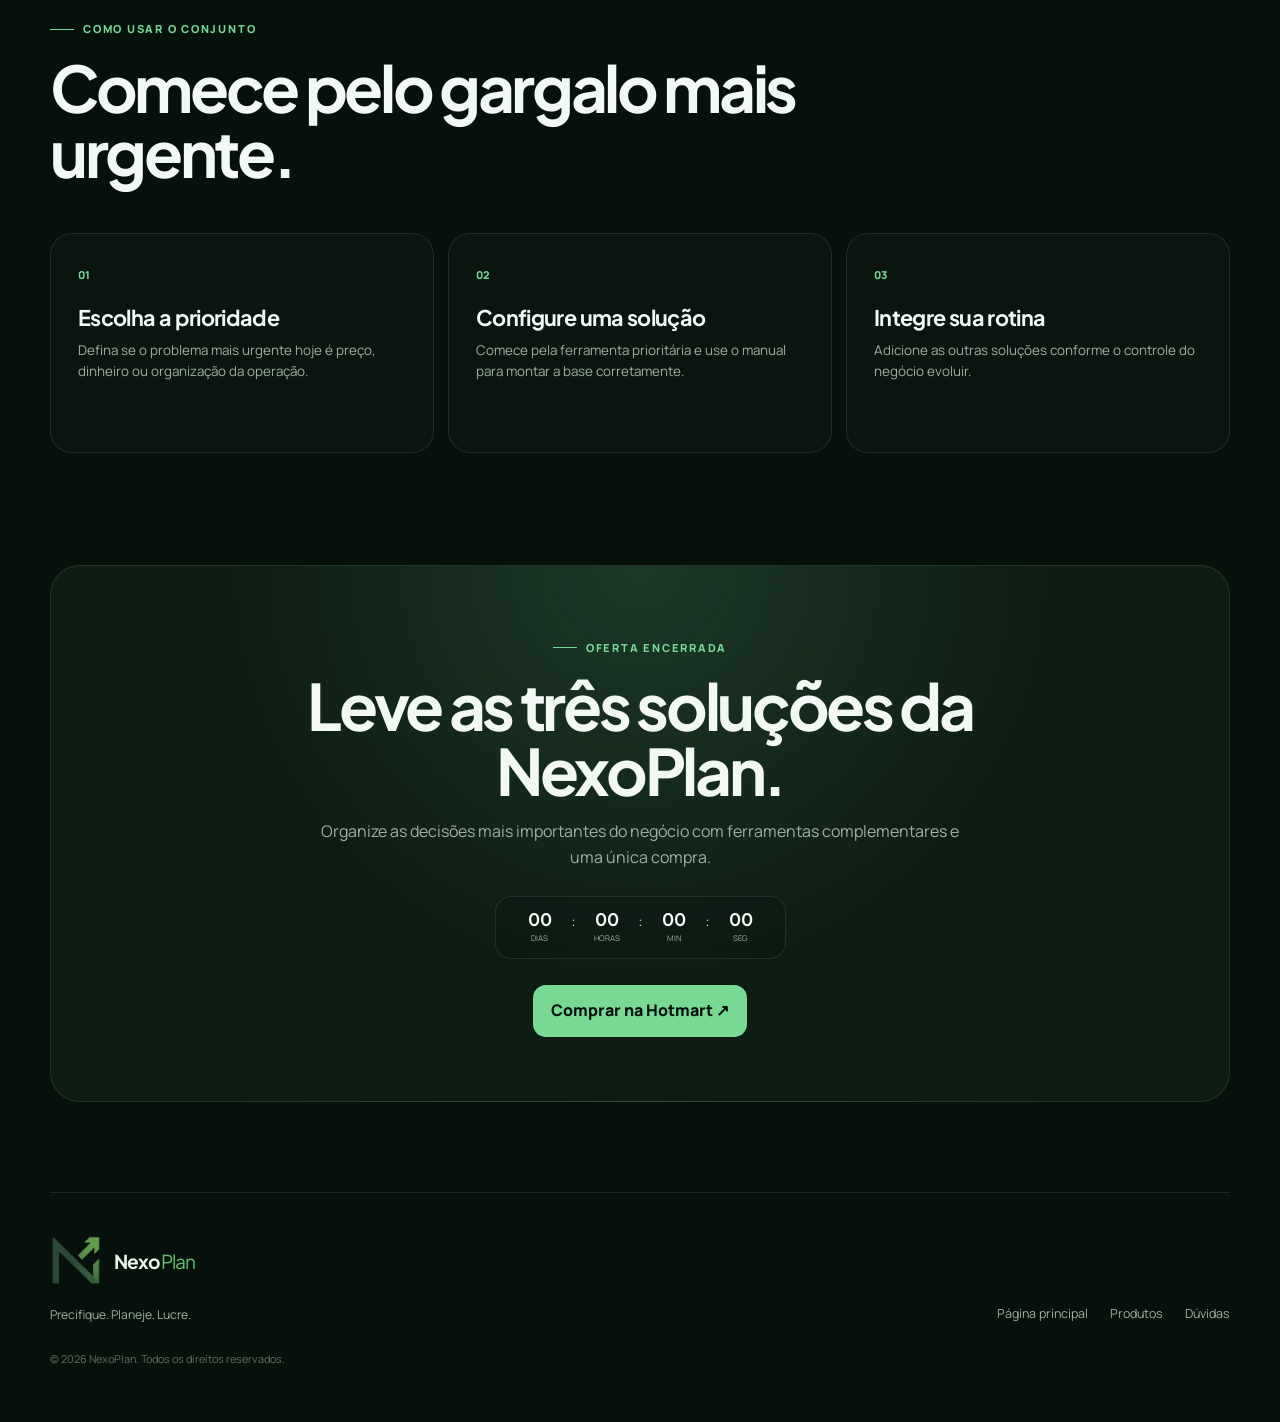
==== commit 4b45069d: "Fix visual reliability and footer branding" ====
--- a/conjunto/index.html
+++ b/conjunto/index.html
@@ -61,7 +61,7 @@
     </div></div></section>
     <section class="product-final section-shell reveal"><span class="eyebrow" data-offer-label>OFERTA DE LANÇAMENTO</span><h2>Leve as três soluções da NexoPlan.</h2><p>Organize as decisões mais importantes do negócio com ferramentas complementares e uma única compra.</p><div class="countdown" data-countdown aria-label="Tempo restante da promoção"><span><b data-days>30</b><small>dias</small></span><i>:</i><span><b data-hours>00</b><small>horas</small></span><i>:</i><span><b data-minutes>00</b><small>min</small></span><i>:</i><span><b data-seconds>00</b><small>seg</small></span></div><a class="button button-primary" data-promotional-link data-product-key="conjunto" href="https://pay.hotmart.com/E107372949H?off=5rpvl9n9">Comprar com a oferta ↗</a></section>
   </main>
-  <footer class="site-footer"><div class="footer-brand"><a class="brand brand-stacked" href="../"><img src="../assets/nexoplan-logo-v2.png" alt="NexoPlan" width="180" height="126"></a><p>Precifique. Planeje. Lucre.</p></div><nav class="footer-links"><a href="../">Página principal</a><a href="../#solucoes">Produtos</a><a href="../#duvidas">Dúvidas</a></nav><p class="copyright">© <span id="current-year"></span> NexoPlan. Todos os direitos reservados.</p></footer>
+  <footer class="site-footer"><div class="footer-brand"><a class="brand brand-horizontal footer-logo" href="../" aria-label="NexoPlan"><img src="../assets/nexoplan-icon-v2.png" alt="" width="52" height="52"><span><b>Nexo</b>Plan</span></a><p>Precifique. Planeje. Lucre.</p></div><nav class="footer-links"><a href="../">Página principal</a><a href="../#solucoes">Produtos</a><a href="../#duvidas">Dúvidas</a></nav><p class="copyright">© <span id="current-year"></span> NexoPlan. Todos os direitos reservados.</p></footer>
   <script src="../analytics-config.js"></script>
   <script src="../analytics.js"></script>
   <script src="../script.js"></script>
--- a/styles.css
+++ b/styles.css
@@ -351,7 +351,11 @@
 .final-cta p { margin: 0 auto 27px; color: var(--muted); }
 .site-footer { width: min(1180px, calc(100% - 40px)); margin: 0 auto; padding: 42px 0 55px; display: grid; grid-template-columns: 1fr auto; gap: 26px; align-items: end; border-top: 1px solid var(--line); }
 .brand-stacked img { width: 168px; height: auto; object-fit: contain; }
-.footer-brand p { margin: 8px 0 0; color: var(--muted); font-size: .76rem; }
+.footer-logo { gap: 12px; }
+.footer-logo img { width: 52px; height: 52px; object-fit: contain; }
+.footer-logo span { font-family: "Plus Jakarta Sans", sans-serif; font-size: 1.2rem; color: #64bd70; letter-spacing: -.045em; }
+.footer-logo b { color: #e9f2eb; }
+.footer-brand p { margin: 10px 0 0; color: var(--muted); font-size: .76rem; }
 .footer-links { display: flex; flex-wrap: wrap; gap: 22px; color: var(--muted); font-size: .78rem; }
 .copyright { grid-column: 1 / -1; margin: 0; color: #5c7163; font-size: .68rem; }
 
@@ -368,10 +372,10 @@
 .product-modal ul { padding-left: 20px; color: #c2cfc5; font-size: .82rem; }
 .modal-buy { margin-top: 13px; }
 
-.reveal { opacity: 0; transform: translateY(18px); transition: opacity .65s ease, transform .65s ease; }
+.reveal { opacity: 1; transform: none; transition: opacity .65s ease, transform .65s ease; }
+.reveal.reveal-pending { opacity: 0; transform: translateY(18px); }
 .reveal.visible { opacity: 1; transform: none; }
 .delay-1 { transition-delay: .08s; }.delay-2 { transition-delay: .16s; }
-.no-js-reveal .reveal { opacity: 1; transform: none; }
 :focus-visible { outline: 2px solid var(--green); outline-offset: 4px; }
 .mobile-finder-cta { display: none; }
 
@@ -573,5 +577,6 @@
   .bundle-comparison { grid-template-columns: 1fr; }
   .bundle-comparison p { grid-column: auto; }
   .analytics-consent { left: 9px; right: 9px; bottom: 9px; width: calc(100% - 18px); grid-template-columns: 1fr; }
+  body:not(.product-page) .analytics-consent { bottom: 76px; }
   .analytics-consent-actions { display: grid; grid-template-columns: 1fr 1fr; }
 }
